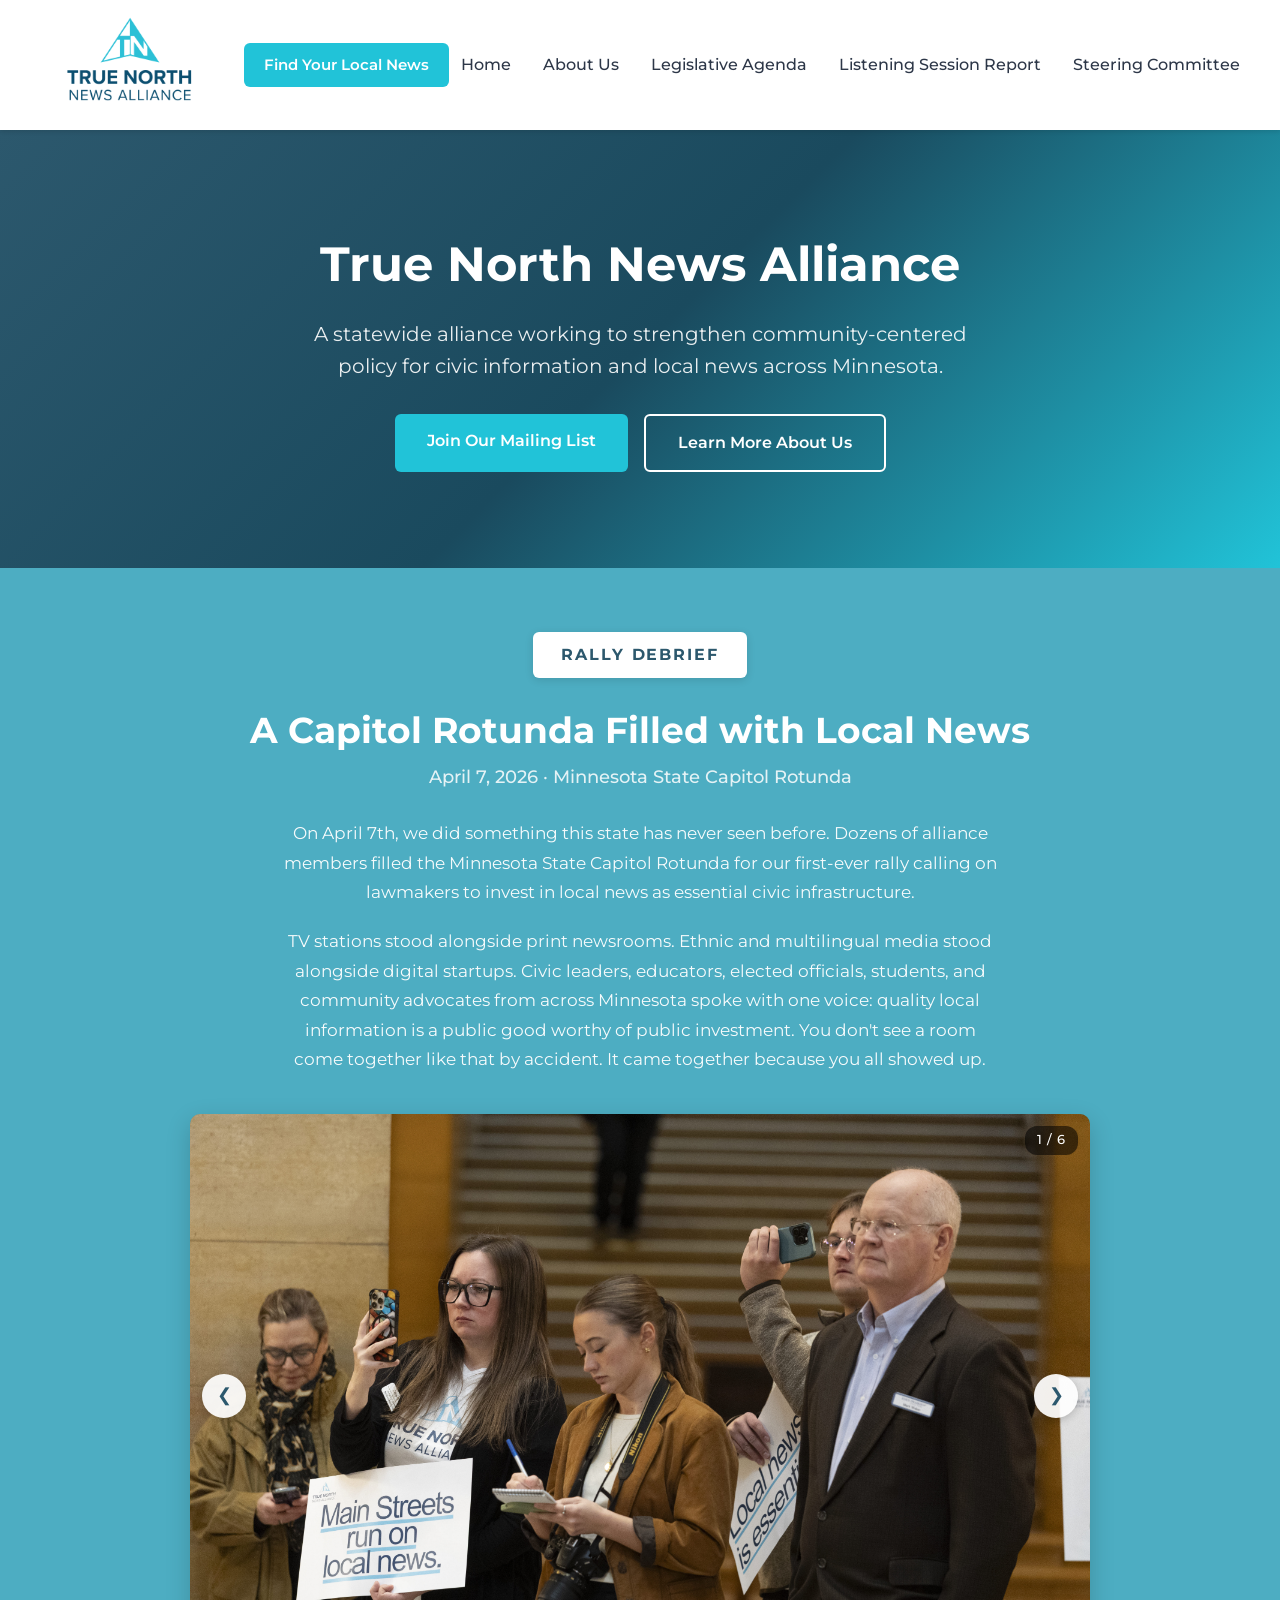
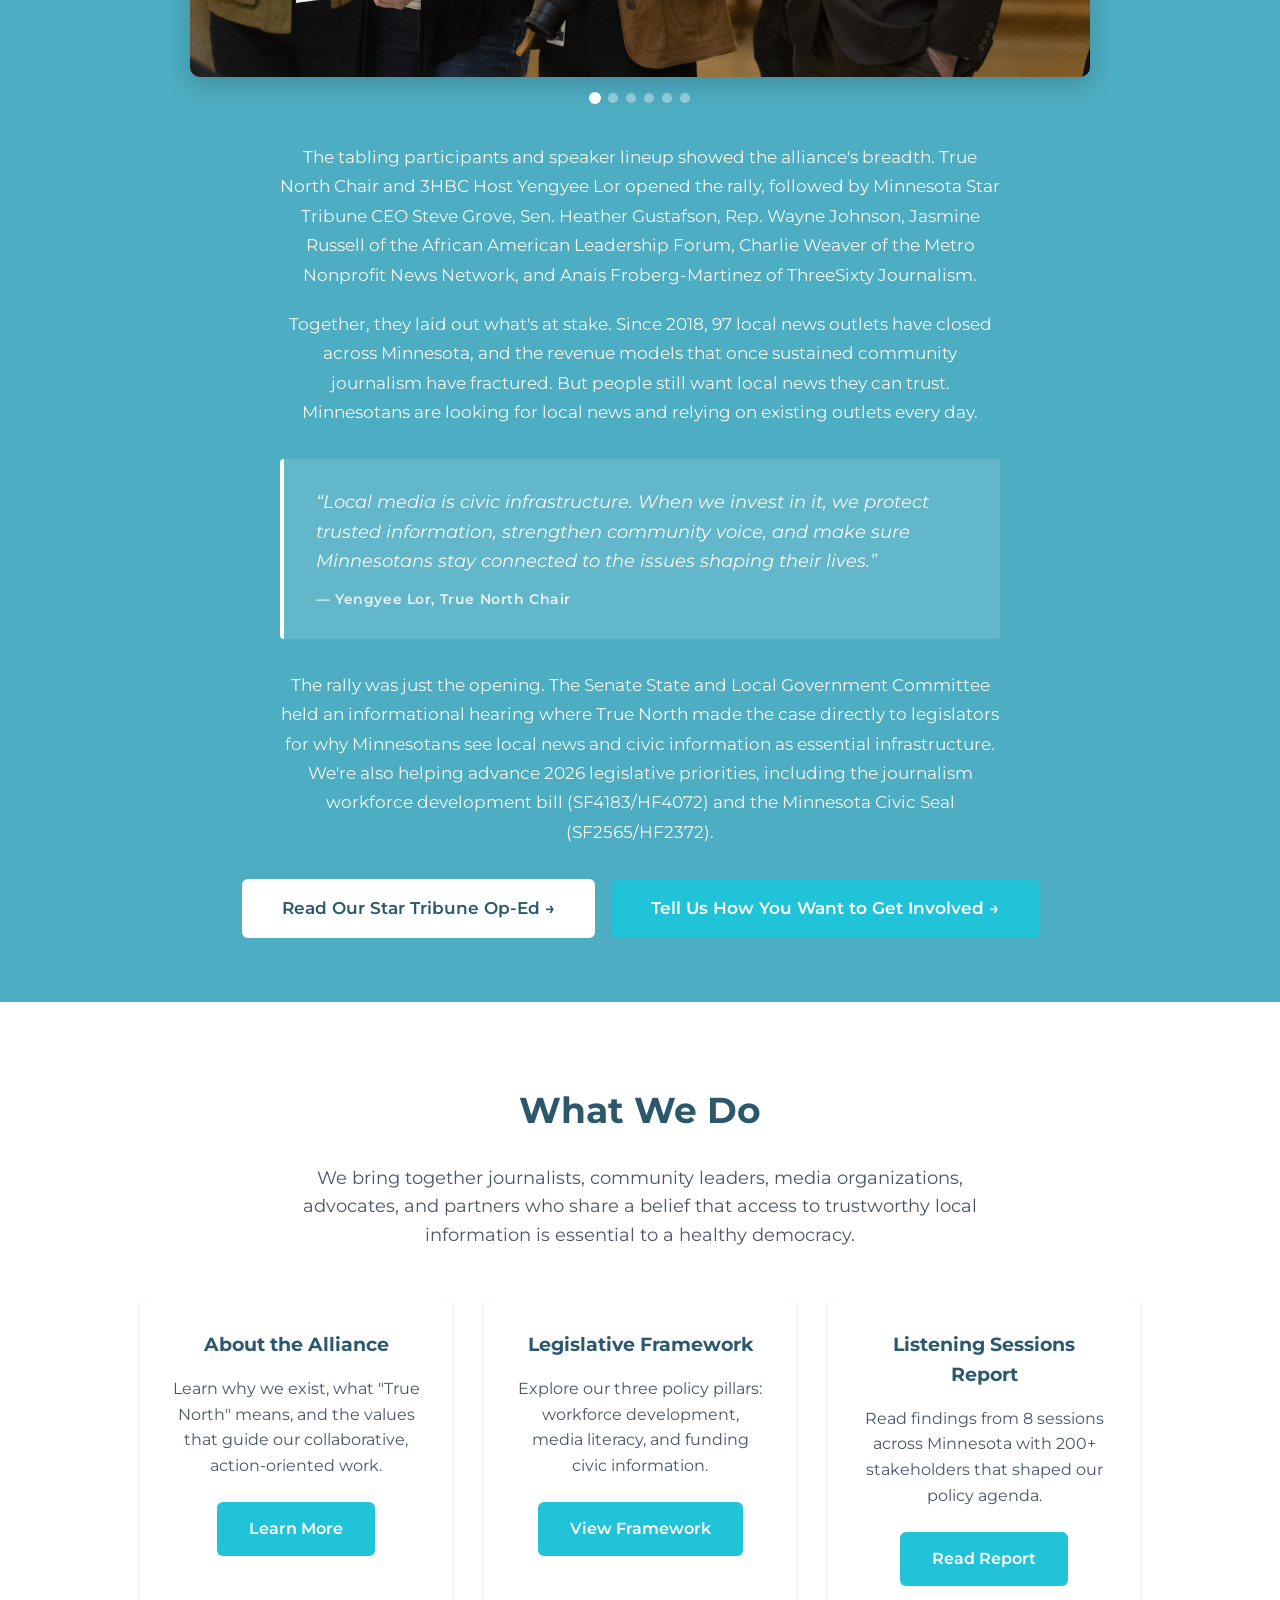
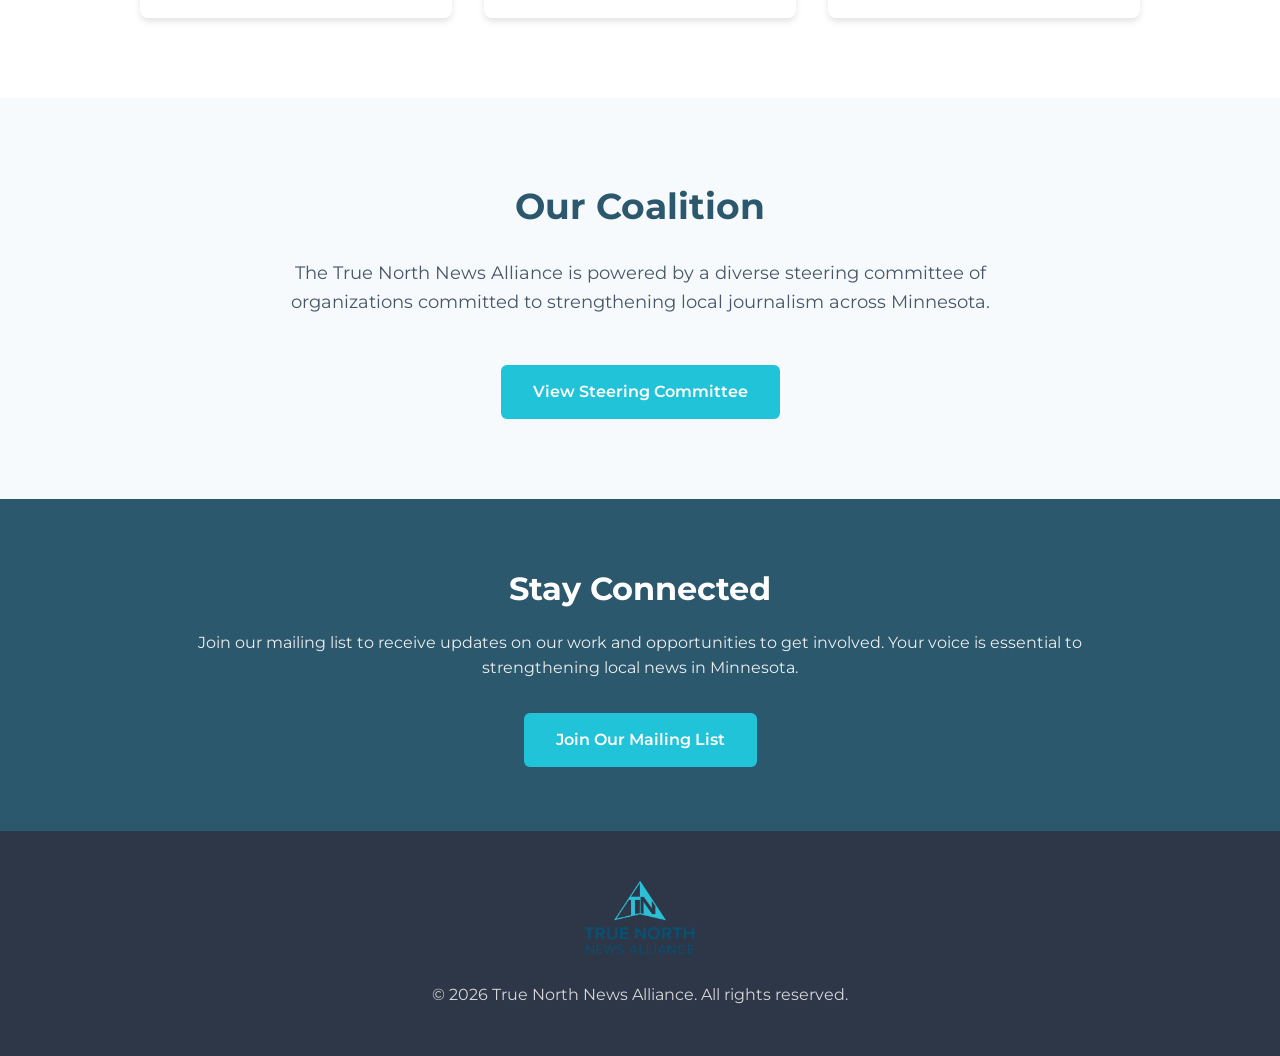
==== index.html @ ad03dbea "Move 'Find Your Local News' into a nav button on every page Replaces the homepage section with a but" ====
<!DOCTYPE html>
<html lang="en">
<head>
  <meta charset="UTF-8">
  <meta name="viewport" content="width=device-width, initial-scale=1.0">
  <title>True North News Alliance</title>
  <link rel="stylesheet" href="styles.css">
  <link rel="icon" type="image/png" href="/favicon.png">
</head>
<body>
  <!-- Navigation -->
  <nav>
    <div class="nav-container">
      <a href="index.html" class="logo">
        <img src="True North Logo.png" alt="True North News Alliance">
      </a>
      <a href="https://newsmap.umn.edu/news-outlets-tracked" target="_blank" class="btn btn-primary nav-find-news">Find Your Local News</a>
      <button class="mobile-menu-toggle" onclick="toggleMenu()">&#9776;</button>
      <ul class="nav-links" id="navLinks">
        <li><a href="index.html">Home</a></li>
        <li><a href="about.html">About Us</a></li>
        <li><a href="legislative-agenda.html">Legislative Agenda</a></li>
        <li><a href="listening-session.html">Listening Session Report</a></li>
        <li><a href="steering-committee.html">Steering Committee</a></li>
      </ul>
    </div>
  </nav>

  <!-- Hero Section -->
  <section class="hero">
    <h1>True North News Alliance</h1>
    <p>A statewide alliance working to strengthen community-centered policy for civic information and local news across Minnesota.</p>
    <div class="hero-buttons">
      <a href="mailto:kdrake@momentum-advocacy.com" class="btn btn-primary">Join Our Mailing List</a>
      <a href="about.html" class="btn btn-outline">Learn More About Us</a>
    </div>
  </section>

  <!-- Rally Debrief -->
  <section class="rally-section">
    <div class="container">
      <span class="rally-badge">Rally Debrief</span>
      <h2 class="rally-title">A Capitol Rotunda Filled with Local News</h2>
      <p class="rally-date">April 7, 2026 &middot; Minnesota State Capitol Rotunda</p>

      <p class="rally-description">On April 7th, we did something this state has never seen before. Dozens of alliance members filled the Minnesota State Capitol Rotunda for our first-ever rally calling on lawmakers to invest in local news as essential civic infrastructure.</p>

      <p class="rally-description">TV stations stood alongside print newsrooms. Ethnic and multilingual media stood alongside digital startups. Civic leaders, educators, elected officials, students, and community advocates from across Minnesota spoke with one voice: quality local information is a public good worthy of public investment. You don't see a room come together like that by accident. It came together because you all showed up.</p>

      <!-- Slideshow -->
      <div class="rally-slideshow" aria-roledescription="carousel" aria-label="Photos from the True North News Alliance Rally">
        <div class="slideshow-frame">
          <div class="slideshow-track" id="slideshowTrack">
            <!-- Slides are populated by JS from the rallyPhotos array below -->
          </div>

          <button class="slideshow-btn slideshow-prev" id="slidePrev" aria-label="Previous photo">&#10094;</button>
          <button class="slideshow-btn slideshow-next" id="slideNext" aria-label="Next photo">&#10095;</button>

          <div class="slideshow-counter" id="slideCounter" aria-live="polite">1 / 1</div>
        </div>

        <div class="slideshow-dots" id="slideDots" role="tablist"></div>
      </div>

      <p class="rally-description">The tabling participants and speaker lineup showed the alliance's breadth. True North Chair and 3HBC Host Yengyee Lor opened the rally, followed by Minnesota Star Tribune CEO Steve Grove, Sen. Heather Gustafson, Rep. Wayne Johnson, Jasmine Russell of the African American Leadership Forum, Charlie Weaver of the Metro Nonprofit News Network, and Anais Froberg-Martinez of ThreeSixty Journalism.</p>

      <p class="rally-description">Together, they laid out what's at stake. Since 2018, 97 local news outlets have closed across Minnesota, and the revenue models that once sustained community journalism have fractured. But people still want local news they can trust. Minnesotans are looking for local news and relying on existing outlets every day.</p>

      <blockquote class="rally-quote">
        <p>&ldquo;Local media is civic infrastructure. When we invest in it, we protect trusted information, strengthen community voice, and make sure Minnesotans stay connected to the issues shaping their lives.&rdquo;</p>
        <cite>&mdash; Yengyee Lor, True North Chair</cite>
      </blockquote>

      <p class="rally-description">The rally was just the opening. The Senate State and Local Government Committee held an informational hearing where True North made the case directly to legislators for why Minnesotans see local news and civic information as essential infrastructure. We're also helping advance 2026 legislative priorities, including the journalism workforce development bill (SF4183/HF4072) and the Minnesota Civic Seal (SF2565/HF2372).</p>

      <div class="rally-cta-row">
        <a href="https://www.startribune.com/media-trust-newsroom-payroll-tax-credit-bill/601659457" target="_blank" rel="noopener" class="btn btn-secondary rally-cta">Read Our Star Tribune Op-Ed &rarr;</a>
        <a href="mailto:kdrake@momentum-advocacy.com" class="btn btn-primary rally-cta">Tell Us How You Want to Get Involved &rarr;</a>
      </div>
    </div>
  </section>

  <script>
    // ===== Rally Slideshow =====
    // To add or remove photos, edit this array. File names should match
    // the images you place in the same folder as this HTML file (or use
    // a path like "images/photo1.jpg").
    const rallyPhotos = [
      { src: "rally-photos/2026-04-07_News Rally-36 (1).jpg", caption: "" },
      { src: "rally-photos/2026-04-07_News Rally-44 (1).jpg", caption: "" },
      { src: "rally-photos/2026-04-07_News Rally-11.jpg", caption: "" },
      { src: "rally-photos/2026-04-07_News Rally-45 (1).jpg", caption: "" },
      { src: "rally-photos/2026-04-07_News Rally-62 (1).jpg", caption: "" },
      { src: "rally-photos/2026-04-07_News Rally-106 (1).jpg", caption: "" },
    ];

    (function initSlideshow() {
      const track = document.getElementById("slideshowTrack");
      const dotsContainer = document.getElementById("slideDots");
      const counter = document.getElementById("slideCounter");
      const prevBtn = document.getElementById("slidePrev");
      const nextBtn = document.getElementById("slideNext");

      if (!track || rallyPhotos.length === 0) return;

      let currentIndex = 0;

      // Build slides
      rallyPhotos.forEach((photo, i) => {
        const slide = document.createElement("div");
        slide.className = "slideshow-slide";
        slide.innerHTML = `
          <img src="${photo.src}" alt="${photo.caption || 'True North News Alliance Rally photo ' + (i + 1)}" loading="lazy">
          ${photo.caption ? `<div class="slideshow-caption">${photo.caption}</div>` : ""}
        `;
        track.appendChild(slide);

        const dot = document.createElement("button");
        dot.className = "slideshow-dot";
        dot.setAttribute("aria-label", `Go to photo ${i + 1}`);
        dot.addEventListener("click", () => goTo(i));
        dotsContainer.appendChild(dot);
      });

      function update() {
        track.style.transform = `translateX(-${currentIndex * 100}%)`;
        counter.textContent = `${currentIndex + 1} / ${rallyPhotos.length}`;
        document.querySelectorAll(".slideshow-dot").forEach((d, i) => {
          d.classList.toggle("active", i === currentIndex);
        });
      }

      function goTo(i) {
        currentIndex = (i + rallyPhotos.length) % rallyPhotos.length;
        update();
      }

      prevBtn.addEventListener("click", () => goTo(currentIndex - 1));
      nextBtn.addEventListener("click", () => goTo(currentIndex + 1));

      // Keyboard navigation
      document.querySelector(".rally-slideshow").addEventListener("keydown", (e) => {
        if (e.key === "ArrowLeft") goTo(currentIndex - 1);
        if (e.key === "ArrowRight") goTo(currentIndex + 1);
      });

      // Hide nav controls if only one photo
      if (rallyPhotos.length <= 1) {
        prevBtn.style.display = "none";
        nextBtn.style.display = "none";
        dotsContainer.style.display = "none";
        counter.style.display = "none";
      }

      update();
    })();
  </script>

  <!-- Quick Links Section -->
  <section class="section">
    <div class="container">
      <h2 class="section-title">What We Do</h2>
      <p class="section-subtitle">We bring together journalists, community leaders, media organizations, advocates, and partners who share a belief that access to trustworthy local information is essential to a healthy democracy.</p>

      <div class="card-grid">
        <div class="card">
          <h3>About the Alliance</h3>
          <p>Learn why we exist, what "True North" means, and the values that guide our collaborative, action-oriented work.</p>
          <a href="about.html" class="btn btn-primary">Learn More</a>
        </div>
        <div class="card">
          <h3>Legislative Framework</h3>
          <p>Explore our three policy pillars: workforce development, media literacy, and funding civic information.</p>
          <a href="legislative-agenda.html" class="btn btn-primary">View Framework</a>
        </div>
        <div class="card">
          <h3>Listening Sessions Report</h3>
          <p>Read findings from 8 sessions across Minnesota with 200+ stakeholders that shaped our policy agenda.</p>
          <a href="listening-session.html" class="btn btn-primary">Read Report</a>
        </div>
      </div>
    </div>
  </section>

  <!-- Steering Committee Preview -->
  <section class="section section-light">
    <div class="container">
      <h2 class="section-title">Our Coalition</h2>
      <p class="section-subtitle">The True North News Alliance is powered by a diverse steering committee of organizations committed to strengthening local journalism across Minnesota.</p>
      <div style="text-align: center;">
        <a href="steering-committee.html" class="btn btn-primary">View Steering Committee</a>
      </div>
    </div>
  </section>

  <!-- CTA Section -->
  <section class="cta-section">
    <div class="container">
      <h2>Stay Connected</h2>
      <p>Join our mailing list to receive updates on our work and opportunities to get involved. Your voice is essential to strengthening local news in Minnesota.</p>
      <a href="mailto:kdrake@momentum-advocacy.com" class="btn btn-primary">Join Our Mailing List</a>
    </div>
  </section>

  <!-- Footer -->
  <footer>
    <div class="logo">
      <img src="True North Logo.png" alt="True North News Alliance">
    </div>
    <p>&copy; 2026 True North News Alliance. All rights reserved.</p>
  </footer>
</body>
</html>
---- styles.css ----
/* True North News Alliance - Styles */
@import url('https://fonts.googleapis.com/css2?family=Montserrat:wght@400;500;600;700&display=swap');

* {
  margin: 0;
  padding: 0;
  box-sizing: border-box;
}

:root {
  --primary-dark: #2c586d;
  --primary-blue: #2c586d;
  --accent-blue: #21c3d8;
  --light-blue: #e8f9fb;
  --text-dark: #2d3748;
  --text-gray: #4a5568;
  --white: #ffffff;
  --light-gray: #f7fafc;
}

body {
  font-family: 'Montserrat', 'Segoe UI', Tahoma, Geneva, Verdana, sans-serif;
  line-height: 1.6;
  color: var(--text-dark);
}

/* Navigation */
nav {
  background: var(--white);
  padding: 1rem 2rem;
  box-shadow: 0 2px 4px rgba(0,0,0,0.1);
  position: sticky;
  top: 0;
  z-index: 100;
}

.nav-container {
  max-width: 1200px;
  margin: 0 auto;
  display: flex;
  justify-content: space-between;
  align-items: center;
}

.logo img {
  height: 90px;
  width: auto;
}

.nav-links {
  display: flex;
  list-style: none;
  gap: 2rem;
}

.nav-links a {
  text-decoration: none;
  color: var(--text-dark);
  font-weight: 500;
  transition: color 0.3s;
}

.nav-links a:hover {
  color: var(--accent-blue);
}

/* Find Your Local News button (nav) */
.nav-container .nav-find-news {
  margin-left: 1.5rem;
  margin-right: auto;
  padding: 0.6rem 1.25rem;
  font-size: 0.95rem;
  white-space: nowrap;
}

/* Tighten nav spacing on mid-size screens so links don't wrap next to the button */
@media (min-width: 769px) and (max-width: 1180px) {
  .logo img {
    height: 70px;
  }

  .nav-links {
    gap: 1rem;
  }

  .nav-links a {
    font-size: 0.9rem;
  }

  .nav-container .nav-find-news {
    margin-left: 0.75rem;
    padding: 0.5rem 1rem;
    font-size: 0.85rem;
  }
}

/* Mobile menu */
.mobile-menu-toggle {
  display: none;
  background: none;
  border: none;
  font-size: 1.5rem;
  cursor: pointer;
}

/* Hero Section */
.hero {
  background: linear-gradient(135deg, var(--primary-dark) 0%, #1a4a5e 50%, var(--accent-blue) 100%);
  color: var(--white);
  padding: 6rem 2rem;
  text-align: center;
}

.hero h1 {
  font-size: 3rem;
  margin-bottom: 1rem;
  font-weight: 700;
}

.hero p {
  font-size: 1.25rem;
  max-width: 700px;
  margin: 0 auto 2rem;
  opacity: 0.9;
}

/* Buttons */
.btn {
  display: inline-block;
  padding: 0.875rem 2rem;
  border-radius: 6px;
  text-decoration: none;
  font-weight: 600;
  transition: all 0.3s;
  cursor: pointer;
  border: none;
  font-size: 1rem;
}

.btn-primary {
  background: var(--accent-blue);
  color: var(--white);
}

.btn-primary:hover {
  background: #1ba8bb;
  transform: translateY(-2px);
}

.btn-secondary {
  background: var(--white);
  color: var(--primary-dark);
}

.btn-secondary:hover {
  background: var(--light-gray);
  transform: translateY(-2px);
}

.btn-outline {
  background: transparent;
  color: var(--white);
  border: 2px solid var(--white);
}

.btn-outline:hover {
  background: var(--white);
  color: var(--primary-dark);
}

/* Hero buttons */
.hero-buttons {
  display: flex;
  gap: 1rem;
  justify-content: center;
  flex-wrap: wrap;
}

/* Sections */
.section {
  padding: 5rem 2rem;
}

.section-light {
  background: var(--light-gray);
}

.section-blue {
  background: var(--light-blue);
}

.container {
  max-width: 1000px;
  margin: 0 auto;
}

.section-title {
  font-size: 2.25rem;
  color: var(--primary-dark);
  margin-bottom: 1.5rem;
  text-align: center;
}

.section-subtitle {
  font-size: 1.125rem;
  color: var(--text-gray);
  text-align: center;
  max-width: 700px;
  margin: 0 auto 3rem;
}

/* Cards */
.card-grid {
  display: grid;
  grid-template-columns: repeat(auto-fit, minmax(280px, 1fr));
  gap: 2rem;
  margin-top: 2rem;
}

.card {
  background: var(--white);
  padding: 2rem;
  border-radius: 8px;
  box-shadow: 0 4px 6px rgba(0,0,0,0.1);
  text-align: center;
  transition: transform 0.3s;
}

.card:hover {
  transform: translateY(-4px);
}

.card h3 {
  color: var(--primary-dark);
  margin-bottom: 1rem;
}

.card p {
  color: var(--text-gray);
  margin-bottom: 1.5rem;
}

/* Page Header */
.page-header {
  background: linear-gradient(135deg, var(--primary-dark) 0%, #1a4a5e 50%, var(--accent-blue) 100%);
  color: var(--white);
  padding: 4rem 2rem;
  text-align: center;
}

.page-header h1 {
  font-size: 2.5rem;
  font-weight: 700;
}

/* Content */
.content {
  padding: 4rem 2rem;
}

.content h2 {
  color: var(--primary-dark);
  margin-bottom: 1rem;
  margin-top: 2.5rem;
}

.content h2:first-child {
  margin-top: 0;
}

.content h3 {
  color: var(--primary-dark);
  margin-bottom: 0.5rem;
  margin-top: 1.5rem;
}

.content p {
  margin-bottom: 1rem;
  color: var(--text-gray);
}

.content ul {
  margin-left: 1.5rem;
  margin-bottom: 1.5rem;
}

.content li {
  margin-bottom: 0.5rem;
  color: var(--text-gray);
}

/* Stats row for listening session */
.stats-row {
  display: flex;
  justify-content: center;
  gap: 3rem;
  flex-wrap: wrap;
  margin: 2rem 0;
}

.stat-item {
  text-align: center;
}

.stat-number {
  font-size: 2.5rem;
  font-weight: 700;
  color: var(--accent-blue);
  display: block;
}

.stat-label {
  font-size: 0.9rem;
  color: var(--text-gray);
  font-weight: 500;
}

/* PDF download button */
.pdf-download {
  background: var(--light-blue);
  border: 2px solid var(--accent-blue);
  border-radius: 8px;
  padding: 1.5rem 2rem;
  text-align: center;
  margin: 2rem 0;
}

.pdf-download p {
  color: var(--primary-dark);
  font-weight: 500;
  margin-bottom: 1rem;
}

/* Values grid */
.values-grid {
  display: grid;
  grid-template-columns: repeat(auto-fit, minmax(280px, 1fr));
  gap: 1.5rem;
  margin-top: 1.5rem;
}

.value-card {
  background: var(--light-gray);
  padding: 1.5rem;
  border-radius: 8px;
  border-left: 4px solid var(--accent-blue);
}

.value-card h3 {
  color: var(--primary-dark);
  margin-bottom: 0.5rem;
  margin-top: 0;
}

.value-card p {
  font-size: 0.95rem;
  margin-bottom: 0;
}

/* Steering Committee List */
.org-list {
  display: grid;
  grid-template-columns: repeat(auto-fit, minmax(250px, 1fr));
  gap: 1rem;
  list-style: none;
  margin: 0;
  padding: 0;
}

.org-list li {
  background: var(--white);
  padding: 1.25rem 1.5rem;
  border-radius: 6px;
  box-shadow: 0 2px 4px rgba(0,0,0,0.08);
  color: var(--text-dark);
  font-weight: 500;
  border-left: 4px solid var(--accent-blue);
}

/* CTA Section */
.cta-section {
  background: var(--primary-dark);
  color: var(--white);
  padding: 4rem 2rem;
  text-align: center;
}

.cta-section h2 {
  font-size: 2rem;
  margin-bottom: 1rem;
}

.cta-section p {
  opacity: 0.9;
  margin-bottom: 2rem;
}

/* Footer */
footer {
  background: var(--text-dark);
  color: var(--white);
  padding: 3rem 2rem;
  text-align: center;
}

footer p {
  opacity: 0.8;
}

footer .logo img {
  height: 80px;
  margin-bottom: 1rem;
}

/* Find News Section */
.find-news-section {
  background: var(--light-blue);
  padding: 4rem 2rem;
  text-align: center;
}

.find-news-section h2 {
  color: var(--primary-dark);
  margin-bottom: 1rem;
}

.find-news-section p {
  color: var(--text-gray);
  margin-bottom: 2rem;
}

/* Policy pillars for legislative page */
.pillar {
  background: var(--light-gray);
  border-radius: 8px;
  padding: 2rem;
  margin-bottom: 2rem;
  border-left: 4px solid var(--accent-blue);
}

.pillar h3 {
  color: var(--primary-dark);
  margin-top: 0;
  margin-bottom: 0.75rem;
  font-size: 1.25rem;
}

.pillar p {
  margin-bottom: 0.75rem;
}

.pillar ul {
  margin-left: 1.5rem;
}

.pillar li {
  margin-bottom: 0.4rem;
}

/* Feedback table for listening session */
.feedback-table {
  width: 100%;
  border-collapse: collapse;
  margin: 2rem 0;
}

.feedback-table th,
.feedback-table td {
  padding: 1rem;
  text-align: left;
  border-bottom: 1px solid #e2e8f0;
  vertical-align: top;
}

.feedback-table th {
  background: var(--primary-dark);
  color: var(--white);
  font-weight: 600;
}

.feedback-table tr:nth-child(even) {
  background: var(--light-gray);
}

.feedback-table td {
  color: var(--text-gray);
}

/* Rally Announcement Section */
.rally-section {
  background: #4dadc2;
  color: var(--white);
  padding: 4rem 2rem;
  text-align: center;
  position: relative;
  overflow: hidden;
}

.rally-section .container {
  position: relative;
  z-index: 1;
}

.rally-badge {
  display: inline-block;
  background: var(--white);
  color: var(--primary-dark);
  font-size: 1rem;
  font-weight: 700;
  letter-spacing: 0.12em;
  text-transform: uppercase;
  padding: 10px 28px;
  border-radius: 6px;
  margin-bottom: 1.5rem;
  box-shadow: 0 2px 8px rgba(0,0,0,0.12);
}

.rally-title {
  font-size: 2.25rem;
  font-weight: 700;
  margin-bottom: 0.25rem;
  color: var(--white);
}

.rally-date {
  font-size: 1.1rem;
  opacity: 0.85;
  font-weight: 500;
  margin-bottom: 1.75rem;
}

.rally-description {
  font-size: 1.05rem;
  line-height: 1.75;
  max-width: 720px;
  margin: 0 auto 1.25rem;
  opacity: 0.95;
}

.rally-schedule {
  display: grid;
  grid-template-columns: repeat(auto-fit, minmax(220px, 1fr));
  gap: 1rem;
  margin-bottom: 2rem;
  margin-top: 2rem;
  max-width: 800px;
  margin-left: auto;
  margin-right: auto;
}

.rally-event {
  background: rgba(255,255,255,0.15);
  border: 1px solid rgba(255,255,255,0.25);
  border-radius: 8px;
  padding: 1.25rem;
  text-align: left;
}

.rally-time {
  display: block;
  font-size: 0.75rem;
  text-transform: uppercase;
  letter-spacing: 0.08em;
  opacity: 0.7;
  margin-bottom: 0.35rem;
}

.rally-event-name {
  display: block;
  font-weight: 600;
  font-size: 1rem;
}

.rally-event-detail {
  display: block;
  font-size: 0.85rem;
  opacity: 0.75;
  margin-top: 0.25rem;
}

.rally-pillars {
  font-size: 0.95rem;
  line-height: 1.7;
  max-width: 700px;
  margin: 0 auto 2rem;
  opacity: 0.85;
}

.rally-cta {
  font-size: 1.05rem;
  padding: 1rem 2.5rem;
}

/* Rally Slideshow */
.rally-slideshow {
  margin: 2.5rem auto 2.5rem;
  max-width: 900px;
}

.slideshow-frame {
  position: relative;
  background: rgba(0, 0, 0, 0.15);
  border-radius: 10px;
  overflow: hidden;
  box-shadow: 0 8px 24px rgba(0, 0, 0, 0.18);
  aspect-ratio: 16 / 10;
}

.slideshow-track {
  display: flex;
  width: 100%;
  height: 100%;
  transition: transform 0.5s ease;
}

.slideshow-slide {
  flex: 0 0 100%;
  position: relative;
  width: 100%;
  height: 100%;
  display: flex;
  align-items: center;
  justify-content: center;
  background: rgba(0, 0, 0, 0.25);
}

.slideshow-slide img {
  width: 100%;
  height: 100%;
  object-fit: cover;
  display: block;
}

.slideshow-caption {
  position: absolute;
  bottom: 0;
  left: 0;
  right: 0;
  background: linear-gradient(to top, rgba(0,0,0,0.75), rgba(0,0,0,0));
  color: var(--white);
  padding: 2rem 1.5rem 1rem;
  font-size: 0.95rem;
  text-align: left;
}

.slideshow-btn {
  position: absolute;
  top: 50%;
  transform: translateY(-50%);
  background: rgba(255, 255, 255, 0.92);
  color: var(--primary-dark);
  border: none;
  width: 44px;
  height: 44px;
  border-radius: 50%;
  font-size: 1.1rem;
  cursor: pointer;
  display: flex;
  align-items: center;
  justify-content: center;
  transition: all 0.2s;
  box-shadow: 0 2px 8px rgba(0, 0, 0, 0.2);
  z-index: 2;
}

.slideshow-btn:hover {
  background: var(--white);
  transform: translateY(-50%) scale(1.06);
}

.slideshow-prev {
  left: 12px;
}

.slideshow-next {
  right: 12px;
}

.slideshow-counter {
  position: absolute;
  top: 12px;
  right: 12px;
  background: rgba(0, 0, 0, 0.55);
  color: var(--white);
  padding: 4px 12px;
  border-radius: 12px;
  font-size: 0.8rem;
  font-weight: 500;
  letter-spacing: 0.05em;
  z-index: 2;
}

.slideshow-dots {
  display: flex;
  justify-content: center;
  gap: 8px;
  margin-top: 1rem;
}

.slideshow-dot {
  width: 10px;
  height: 10px;
  border-radius: 50%;
  border: none;
  background: rgba(255, 255, 255, 0.4);
  cursor: pointer;
  padding: 0;
  transition: background 0.2s, transform 0.2s;
}

.slideshow-dot:hover {
  background: rgba(255, 255, 255, 0.7);
}

.slideshow-dot.active {
  background: var(--white);
  transform: scale(1.2);
}

/* Rally pull-quote */
.rally-quote {
  max-width: 720px;
  margin: 2rem auto;
  padding: 1.75rem 2rem;
  background: rgba(255, 255, 255, 0.12);
  border-left: 4px solid var(--white);
  border-radius: 4px;
  text-align: left;
}

.rally-quote p {
  font-size: 1.15rem;
  line-height: 1.6;
  font-style: italic;
  margin-bottom: 0.75rem;
  color: var(--white);
  opacity: 0.98;
}

.rally-quote cite {
  display: block;
  font-size: 0.9rem;
  font-style: normal;
  font-weight: 600;
  letter-spacing: 0.04em;
  opacity: 0.85;
}

/* Rally CTA row */
.rally-cta-row {
  display: flex;
  gap: 1rem;
  justify-content: center;
  flex-wrap: wrap;
  margin-top: 2rem;
}

/* Responsive */
@media (max-width: 768px) {
  .nav-links {
    display: none;
    position: absolute;
    top: 100%;
    left: 0;
    right: 0;
    background: var(--white);
    flex-direction: column;
    padding: 1rem 2rem;
    gap: 1rem;
    box-shadow: 0 4px 6px rgba(0,0,0,0.1);
  }

  .nav-links.active {
    display: flex;
  }

  .mobile-menu-toggle {
    display: block;
  }

  .hero h1 {
    font-size: 2rem;
  }

  .hero p {
    font-size: 1rem;
  }

  .section-title {
    font-size: 1.75rem;
  }

  .hero-buttons {
    flex-direction: column;
    align-items: center;
  }

  .logo img {
    height: 70px;
  }

  .nav-container .nav-find-news {
    margin-left: 0.75rem;
    padding: 0.5rem 0.9rem;
    font-size: 0.85rem;
  }

  .stats-row {
    gap: 1.5rem;
  }

  .feedback-table {
    font-size: 0.85rem;
  }

  .feedback-table th,
  .feedback-table td {
    padding: 0.5rem;
  }

  .rally-title {
    font-size: 1.75rem;
  }

  .rally-schedule {
    grid-template-columns: 1fr;
  }

  .slideshow-btn {
    width: 36px;
    height: 36px;
    font-size: 0.9rem;
  }

  .slideshow-prev {
    left: 6px;
  }

  .slideshow-next {
    right: 6px;
  }

  .rally-quote {
    padding: 1.25rem 1.5rem;
  }

  .rally-quote p {
    font-size: 1.05rem;
  }

  .rally-cta-row {
    flex-direction: column;
    align-items: center;
  }
}
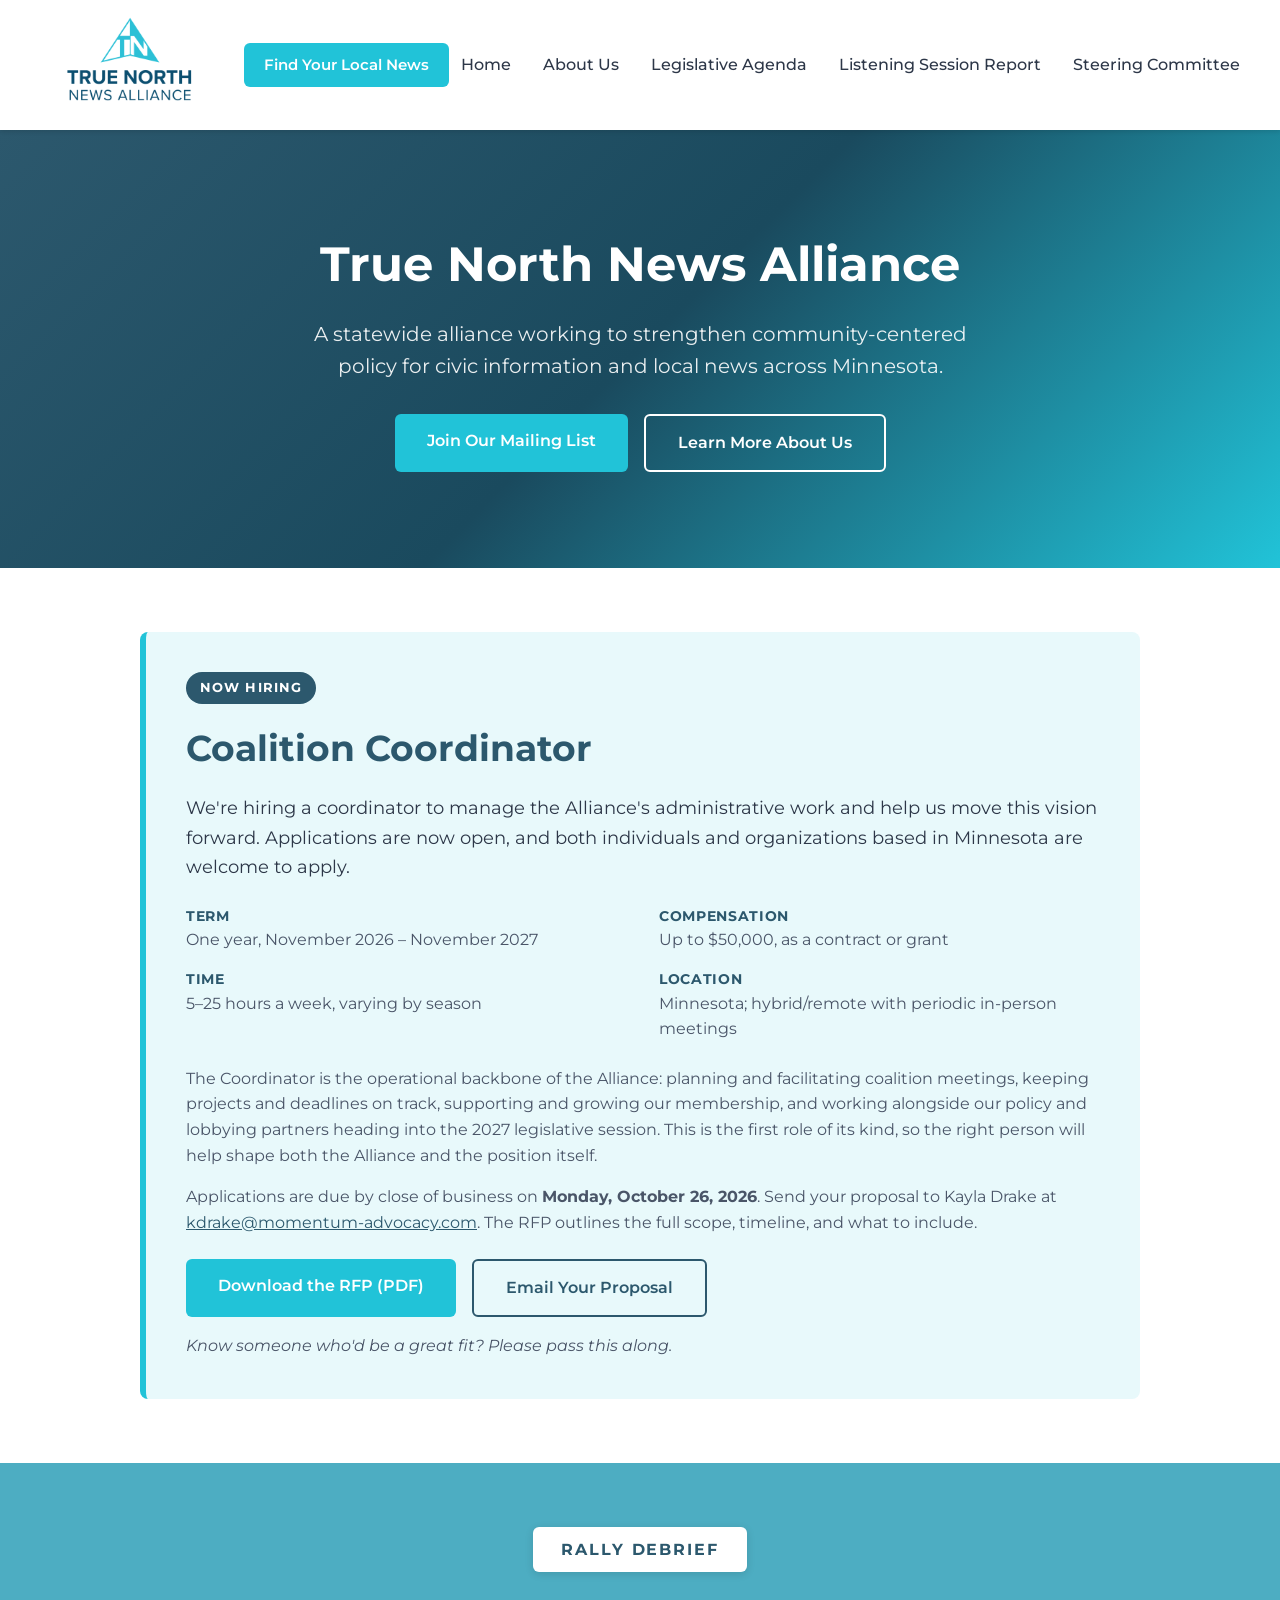
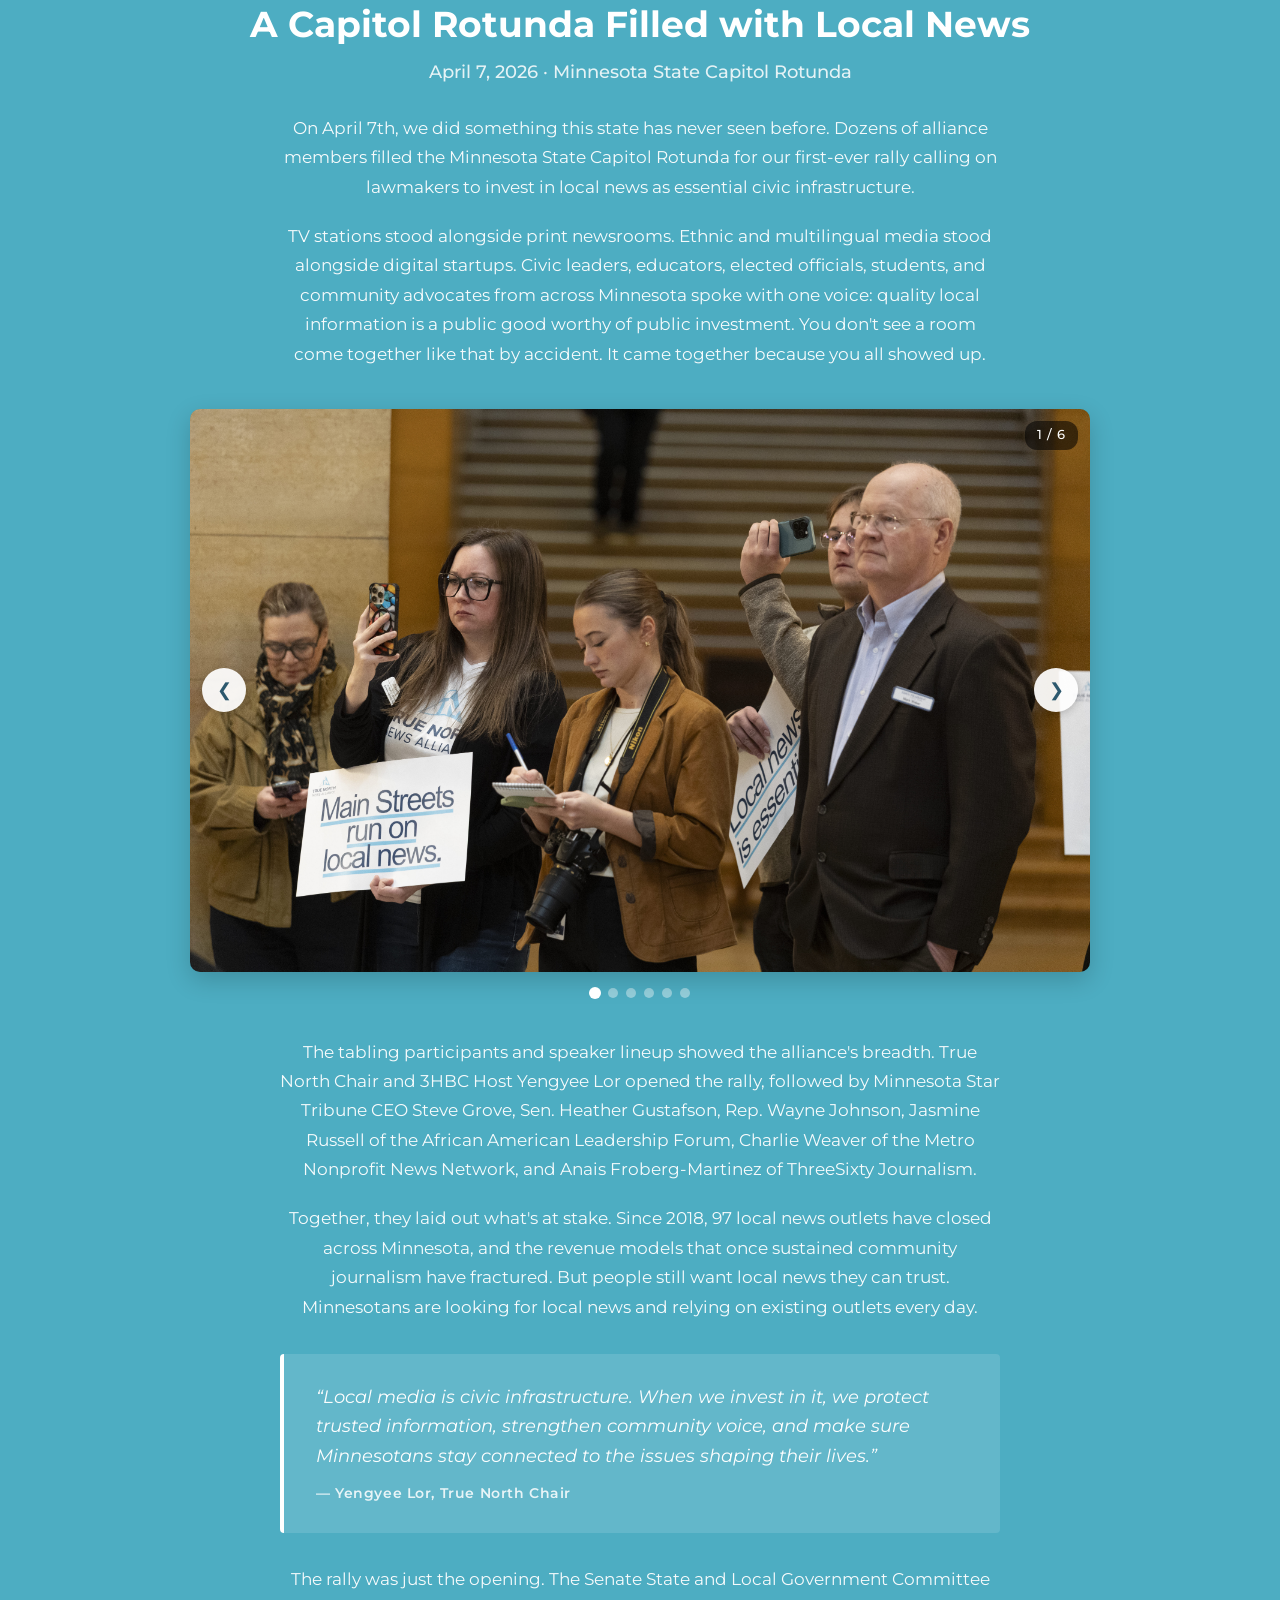
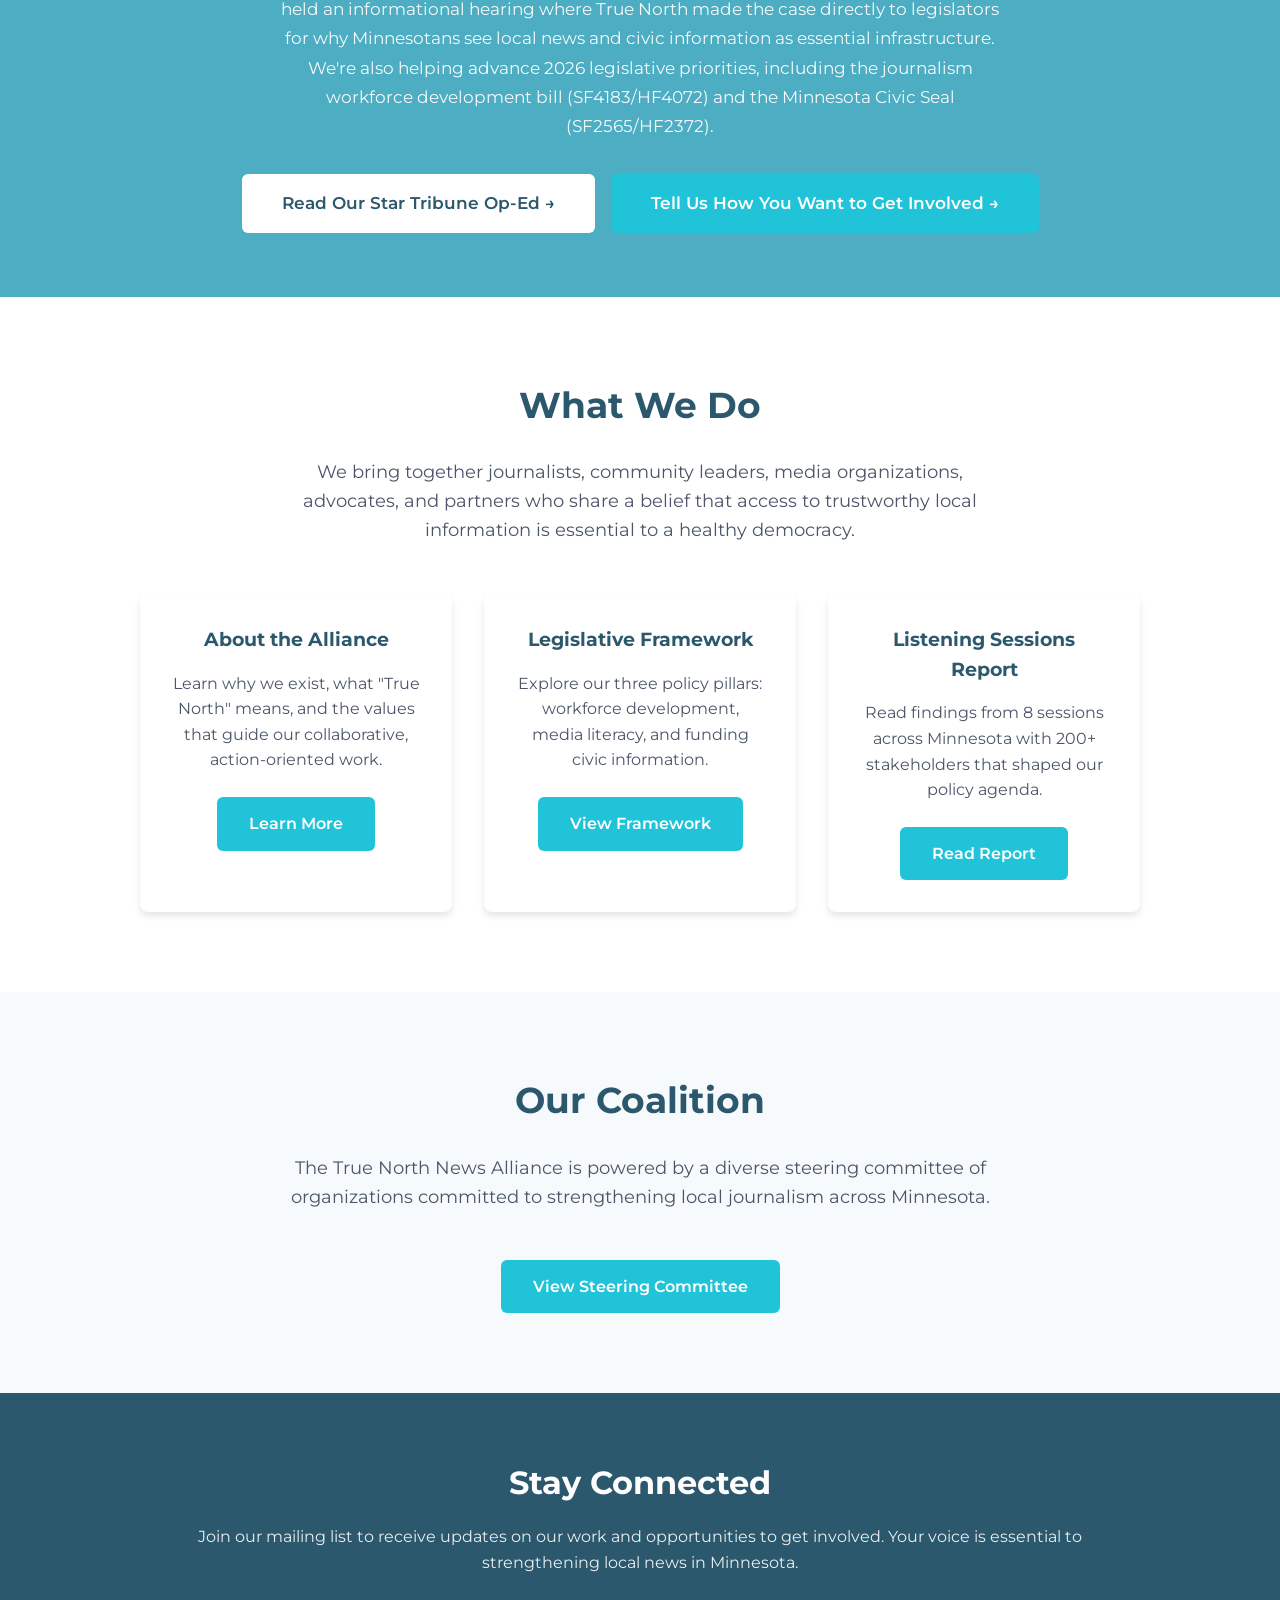
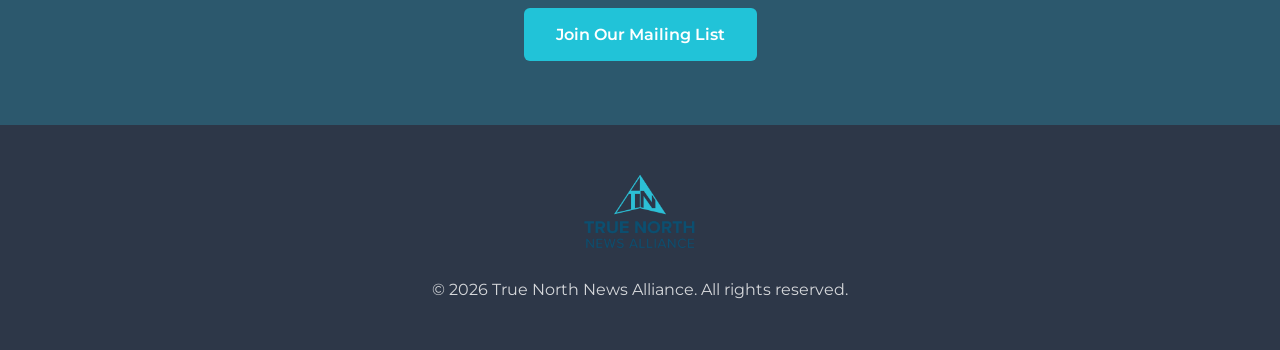
==== commit 9333eed0: "Add Coalition Coordinator job posting to homepage Adds a hiring section between the hero and the ral" ====
--- a/index.html
+++ b/index.html
@@ -36,6 +36,35 @@
     </div>
   </section>
 
+  <!-- Job Posting: Coalition Coordinator -->
+  <section class="section job-posting">
+    <div class="container">
+      <div class="job-card">
+        <span class="job-badge">Now Hiring</span>
+        <h2 class="job-title">Coalition Coordinator</h2>
+        <p class="job-lead">We're hiring a coordinator to manage the Alliance's administrative work and help us move this vision forward. Applications are now open, and both individuals and organizations based in Minnesota are welcome to apply.</p>
+
+        <ul class="job-details">
+          <li><strong>Term</strong>One year, November 2026 &ndash; November 2027</li>
+          <li><strong>Compensation</strong>Up to $50,000, as a contract or grant</li>
+          <li><strong>Time</strong>5&ndash;25 hours a week, varying by season</li>
+          <li><strong>Location</strong>Minnesota; hybrid/remote with periodic in-person meetings</li>
+        </ul>
+
+        <p class="job-description">The Coordinator is the operational backbone of the Alliance: planning and facilitating coalition meetings, keeping projects and deadlines on track, supporting and growing our membership, and working alongside our policy and lobbying partners heading into the 2027 legislative session. This is the first role of its kind, so the right person will help shape both the Alliance and the position itself.</p>
+
+        <p class="job-deadline">Applications are due by close of business on <strong>Monday, October 26, 2026</strong>. Send your proposal to Kayla Drake at <a href="mailto:kdrake@momentum-advocacy.com">kdrake@momentum-advocacy.com</a>. The RFP outlines the full scope, timeline, and what to include.</p>
+
+        <div class="job-buttons">
+          <a href="True North News Alliance Coordinator RFP.pdf" download class="btn btn-primary">Download the RFP (PDF)</a>
+          <a href="mailto:kdrake@momentum-advocacy.com?subject=True%20North%20Coalition%20Coordinator%20Proposal" class="btn btn-job-outline">Email Your Proposal</a>
+        </div>
+
+        <p class="job-share">Know someone who'd be a great fit? Please pass this along.</p>
+      </div>
+    </div>
+  </section>
+
   <!-- Rally Debrief -->
   <section class="rally-section">
     <div class="container">
--- a/styles.css
+++ b/styles.css
@@ -393,6 +393,111 @@
 .cta-section p {
   opacity: 0.9;
   margin-bottom: 2rem;
+}
+
+/* Job Posting */
+.job-posting {
+  padding: 4rem 2rem;
+}
+
+.job-card {
+  background: var(--light-blue);
+  border-left: 6px solid var(--accent-blue);
+  border-radius: 8px;
+  padding: 2.5rem;
+}
+
+.job-badge {
+  display: inline-block;
+  background: var(--primary-dark);
+  color: var(--white);
+  font-size: 0.8rem;
+  font-weight: 700;
+  letter-spacing: 0.08em;
+  text-transform: uppercase;
+  padding: 0.35rem 0.9rem;
+  border-radius: 999px;
+  margin-bottom: 1rem;
+}
+
+.job-title {
+  font-size: 2.25rem;
+  color: var(--primary-dark);
+  margin-bottom: 1rem;
+}
+
+.job-lead {
+  font-size: 1.15rem;
+  color: var(--text-dark);
+  margin-bottom: 1.5rem;
+}
+
+.job-details {
+  list-style: none;
+  display: grid;
+  grid-template-columns: repeat(2, 1fr);
+  gap: 1rem 2rem;
+  margin-bottom: 1.5rem;
+  padding: 0;
+}
+
+.job-details li {
+  color: var(--text-gray);
+}
+
+.job-details strong {
+  display: block;
+  color: var(--primary-dark);
+  font-size: 0.85rem;
+  text-transform: uppercase;
+  letter-spacing: 0.05em;
+}
+
+.job-description,
+.job-deadline {
+  color: var(--text-gray);
+  margin-bottom: 1rem;
+}
+
+.job-deadline a {
+  color: var(--primary-dark);
+}
+
+.job-buttons {
+  display: flex;
+  flex-wrap: wrap;
+  gap: 1rem;
+  margin: 1.5rem 0 1rem;
+}
+
+.btn-job-outline {
+  background: transparent;
+  color: var(--primary-dark);
+  border: 2px solid var(--primary-dark);
+}
+
+.btn-job-outline:hover {
+  background: var(--primary-dark);
+  color: var(--white);
+}
+
+.job-share {
+  font-style: italic;
+  color: var(--text-gray);
+}
+
+@media (max-width: 768px) {
+  .job-card {
+    padding: 1.75rem 1.25rem;
+  }
+
+  .job-title {
+    font-size: 1.75rem;
+  }
+
+  .job-details {
+    grid-template-columns: 1fr;
+  }
 }
 
 /* Footer */
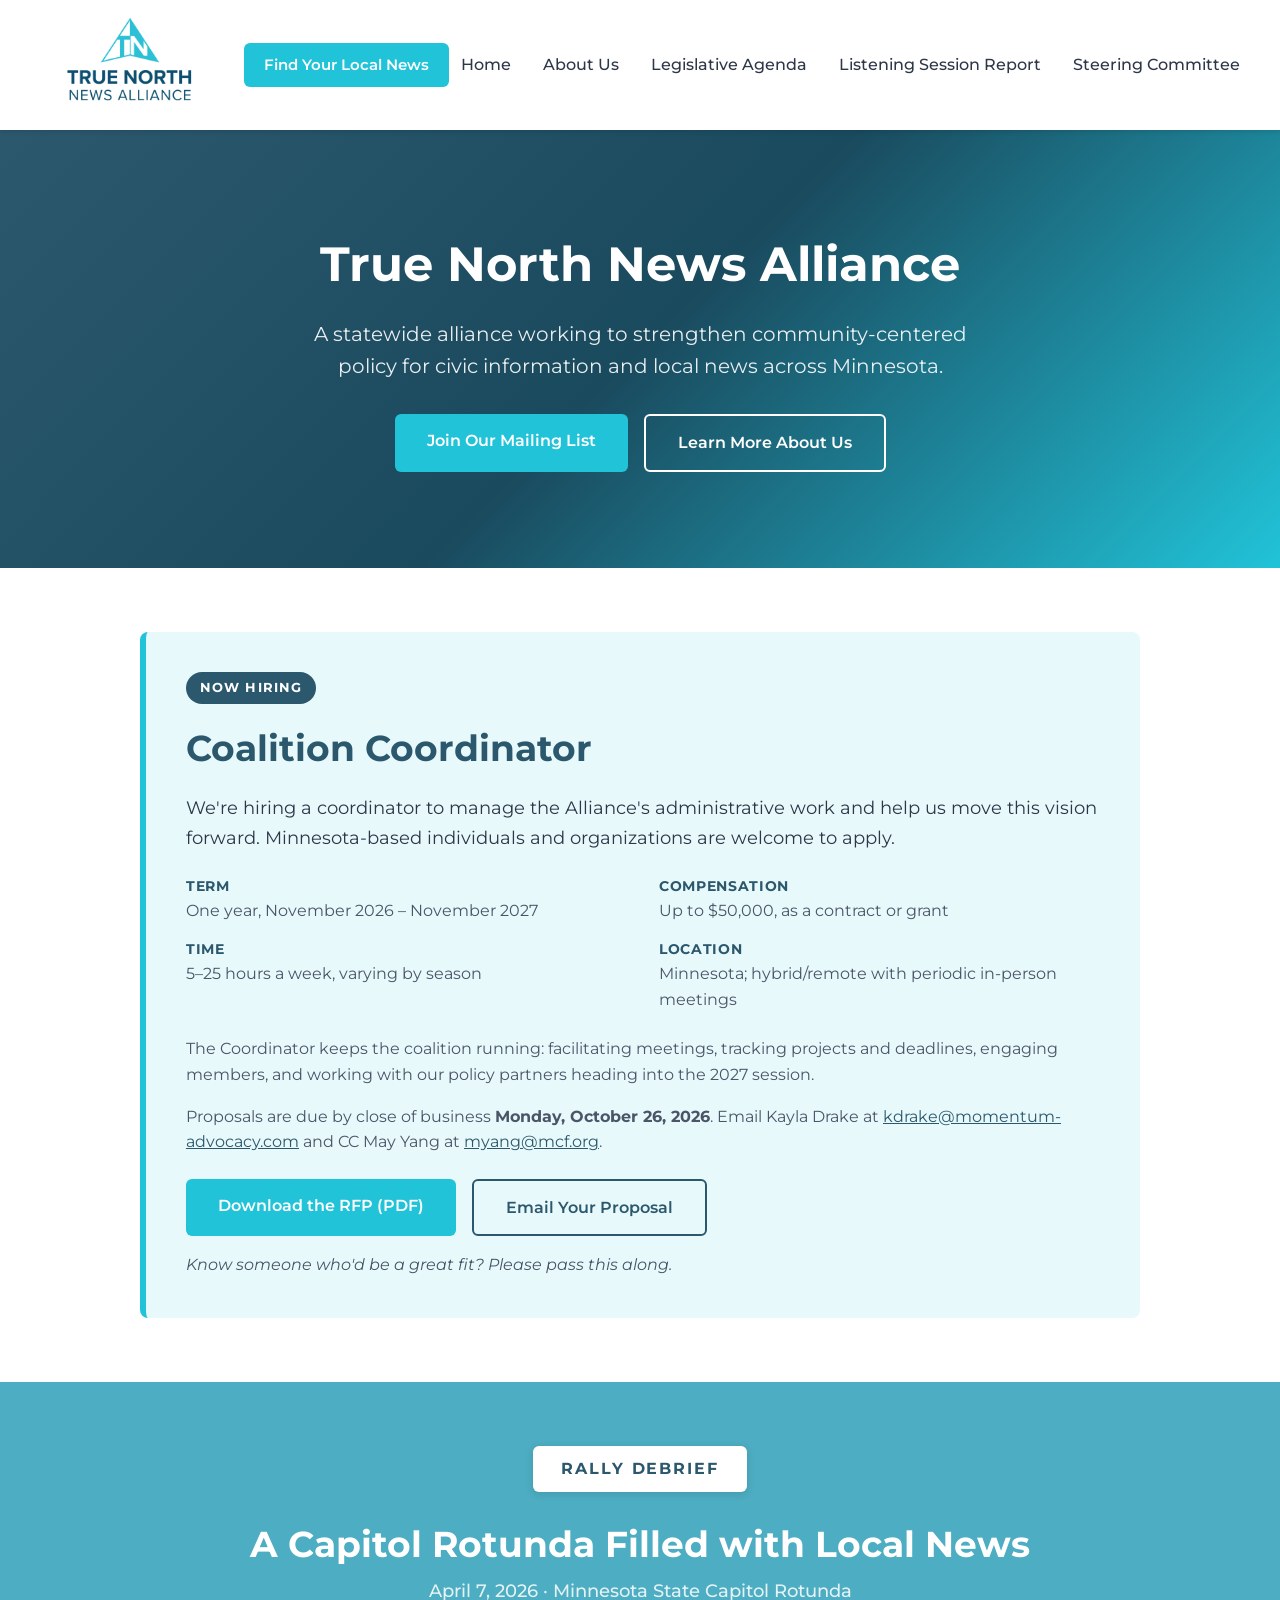
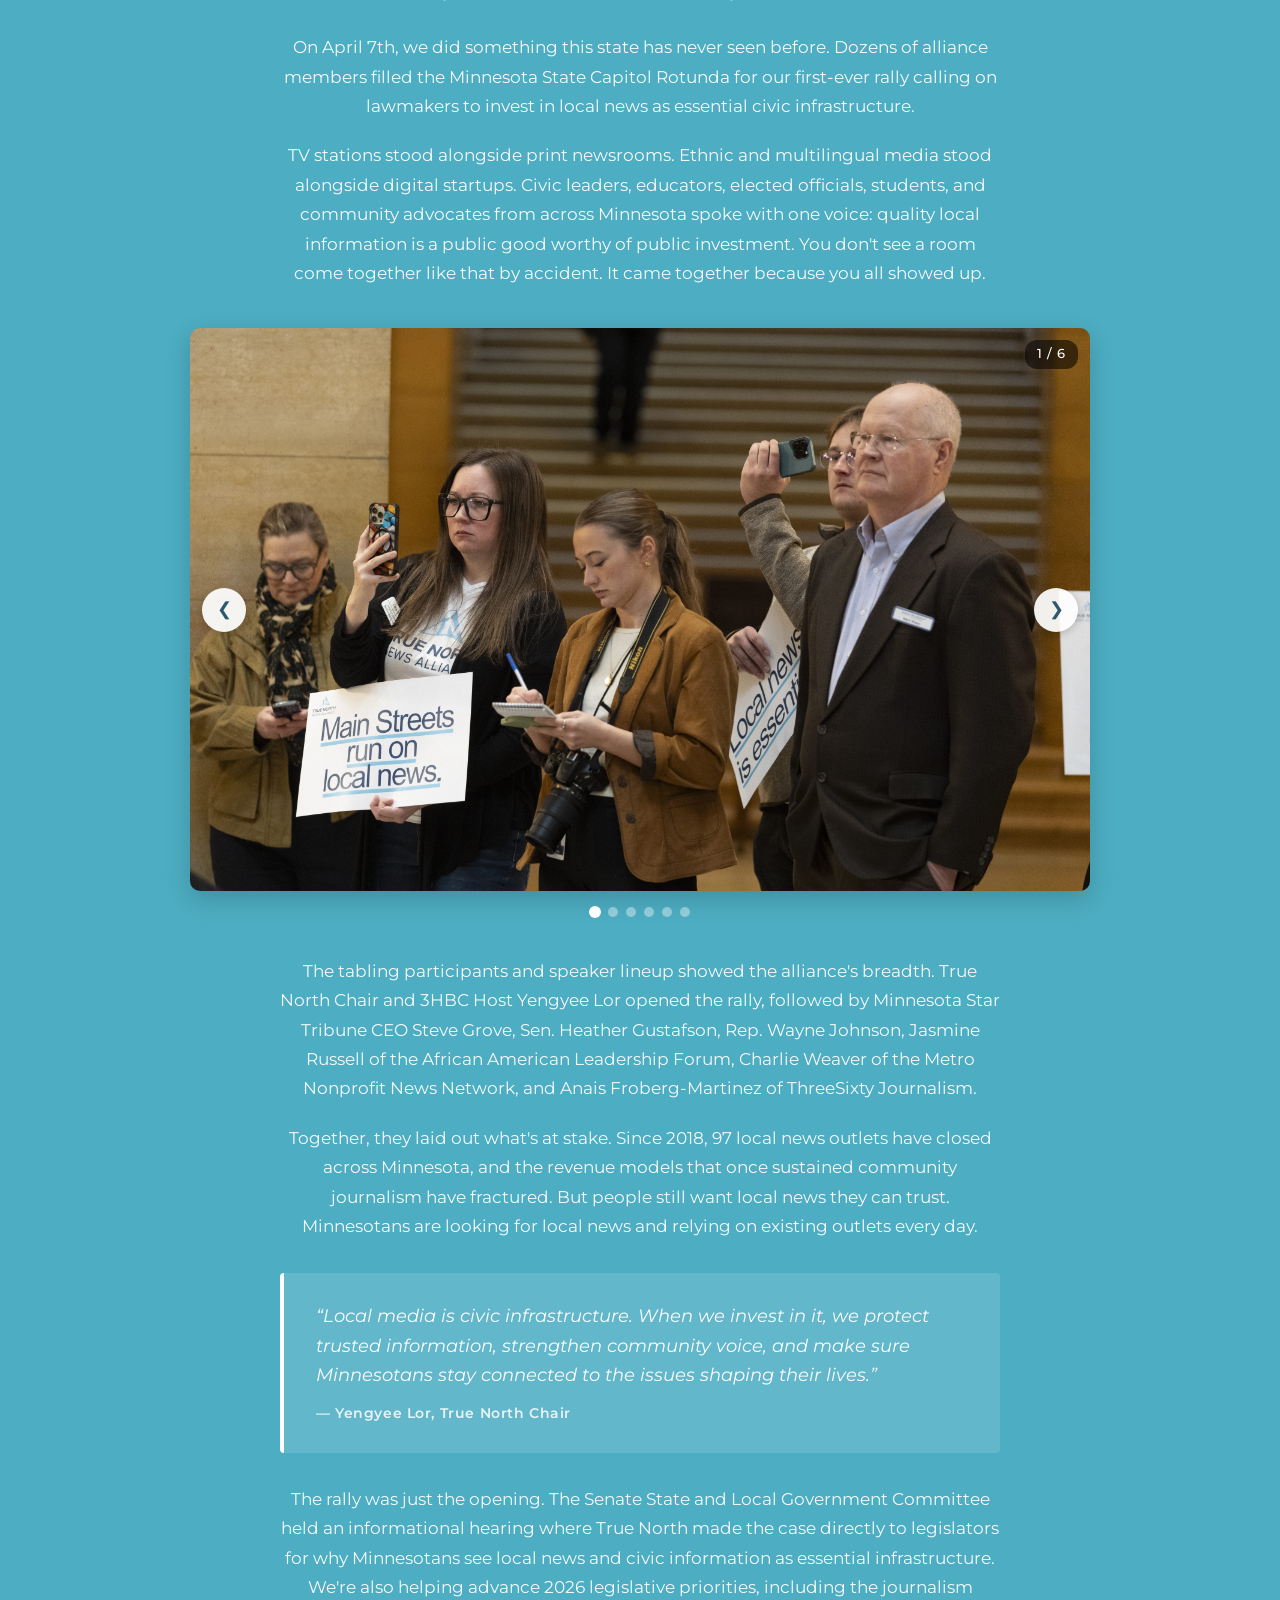
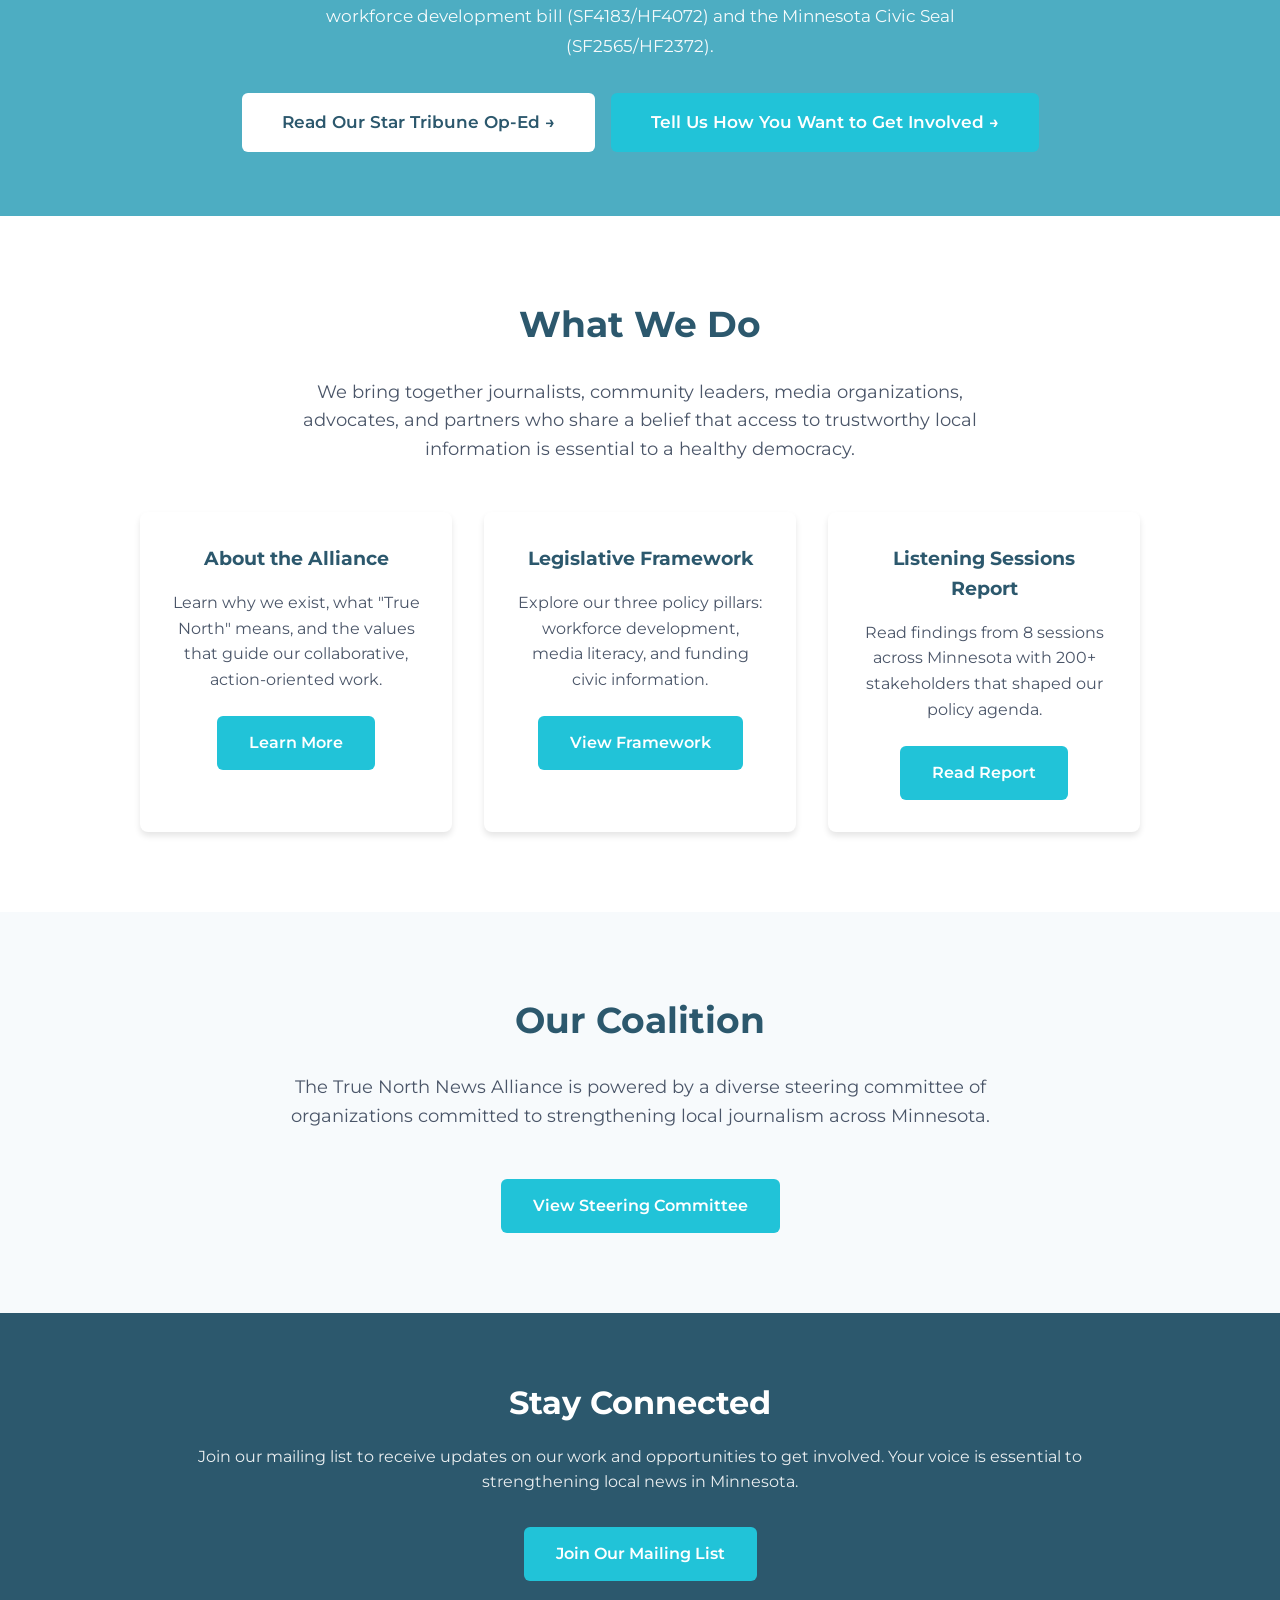
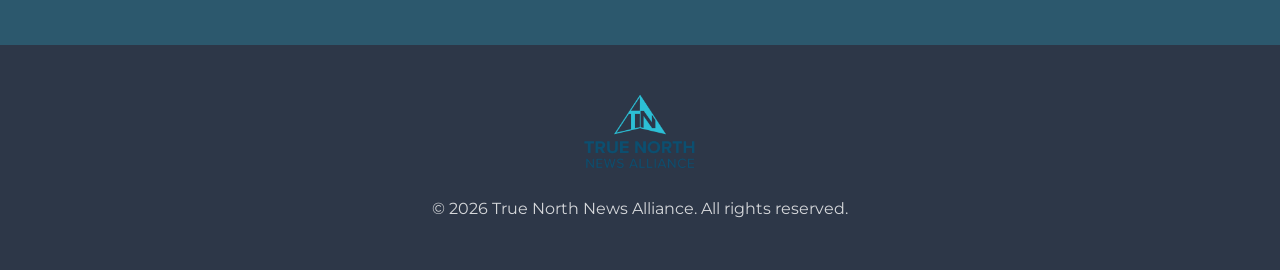
==== commit af967a51: "Shorten job posting and add CC to May Yang Co-Authored-By: Claude Opus 5.5 <noreply@anthropic.com> C" ====
--- a/index.html
+++ b/index.html
@@ -42,7 +42,7 @@
       <div class="job-card">
         <span class="job-badge">Now Hiring</span>
         <h2 class="job-title">Coalition Coordinator</h2>
-        <p class="job-lead">We're hiring a coordinator to manage the Alliance's administrative work and help us move this vision forward. Applications are now open, and both individuals and organizations based in Minnesota are welcome to apply.</p>
+        <p class="job-lead">We're hiring a coordinator to manage the Alliance's administrative work and help us move this vision forward. Minnesota-based individuals and organizations are welcome to apply.</p>
 
         <ul class="job-details">
           <li><strong>Term</strong>One year, November 2026 &ndash; November 2027</li>
@@ -51,13 +51,13 @@
           <li><strong>Location</strong>Minnesota; hybrid/remote with periodic in-person meetings</li>
         </ul>
 
-        <p class="job-description">The Coordinator is the operational backbone of the Alliance: planning and facilitating coalition meetings, keeping projects and deadlines on track, supporting and growing our membership, and working alongside our policy and lobbying partners heading into the 2027 legislative session. This is the first role of its kind, so the right person will help shape both the Alliance and the position itself.</p>
-
-        <p class="job-deadline">Applications are due by close of business on <strong>Monday, October 26, 2026</strong>. Send your proposal to Kayla Drake at <a href="mailto:kdrake@momentum-advocacy.com">kdrake@momentum-advocacy.com</a>. The RFP outlines the full scope, timeline, and what to include.</p>
+        <p class="job-description">The Coordinator keeps the coalition running: facilitating meetings, tracking projects and deadlines, engaging members, and working with our policy partners heading into the 2027 session.</p>
+
+        <p class="job-deadline">Proposals are due by close of business <strong>Monday, October 26, 2026</strong>. Email Kayla Drake at <a href="mailto:kdrake@momentum-advocacy.com">kdrake@momentum-advocacy.com</a> and CC May Yang at <a href="mailto:myang@mcf.org">myang@mcf.org</a>.</p>
 
         <div class="job-buttons">
           <a href="True North News Alliance Coordinator RFP.pdf" download class="btn btn-primary">Download the RFP (PDF)</a>
-          <a href="mailto:kdrake@momentum-advocacy.com?subject=True%20North%20Coalition%20Coordinator%20Proposal" class="btn btn-job-outline">Email Your Proposal</a>
+          <a href="mailto:kdrake@momentum-advocacy.com?cc=myang@mcf.org&amp;subject=True%20North%20Coalition%20Coordinator%20Proposal" class="btn btn-job-outline">Email Your Proposal</a>
         </div>
 
         <p class="job-share">Know someone who'd be a great fit? Please pass this along.</p>
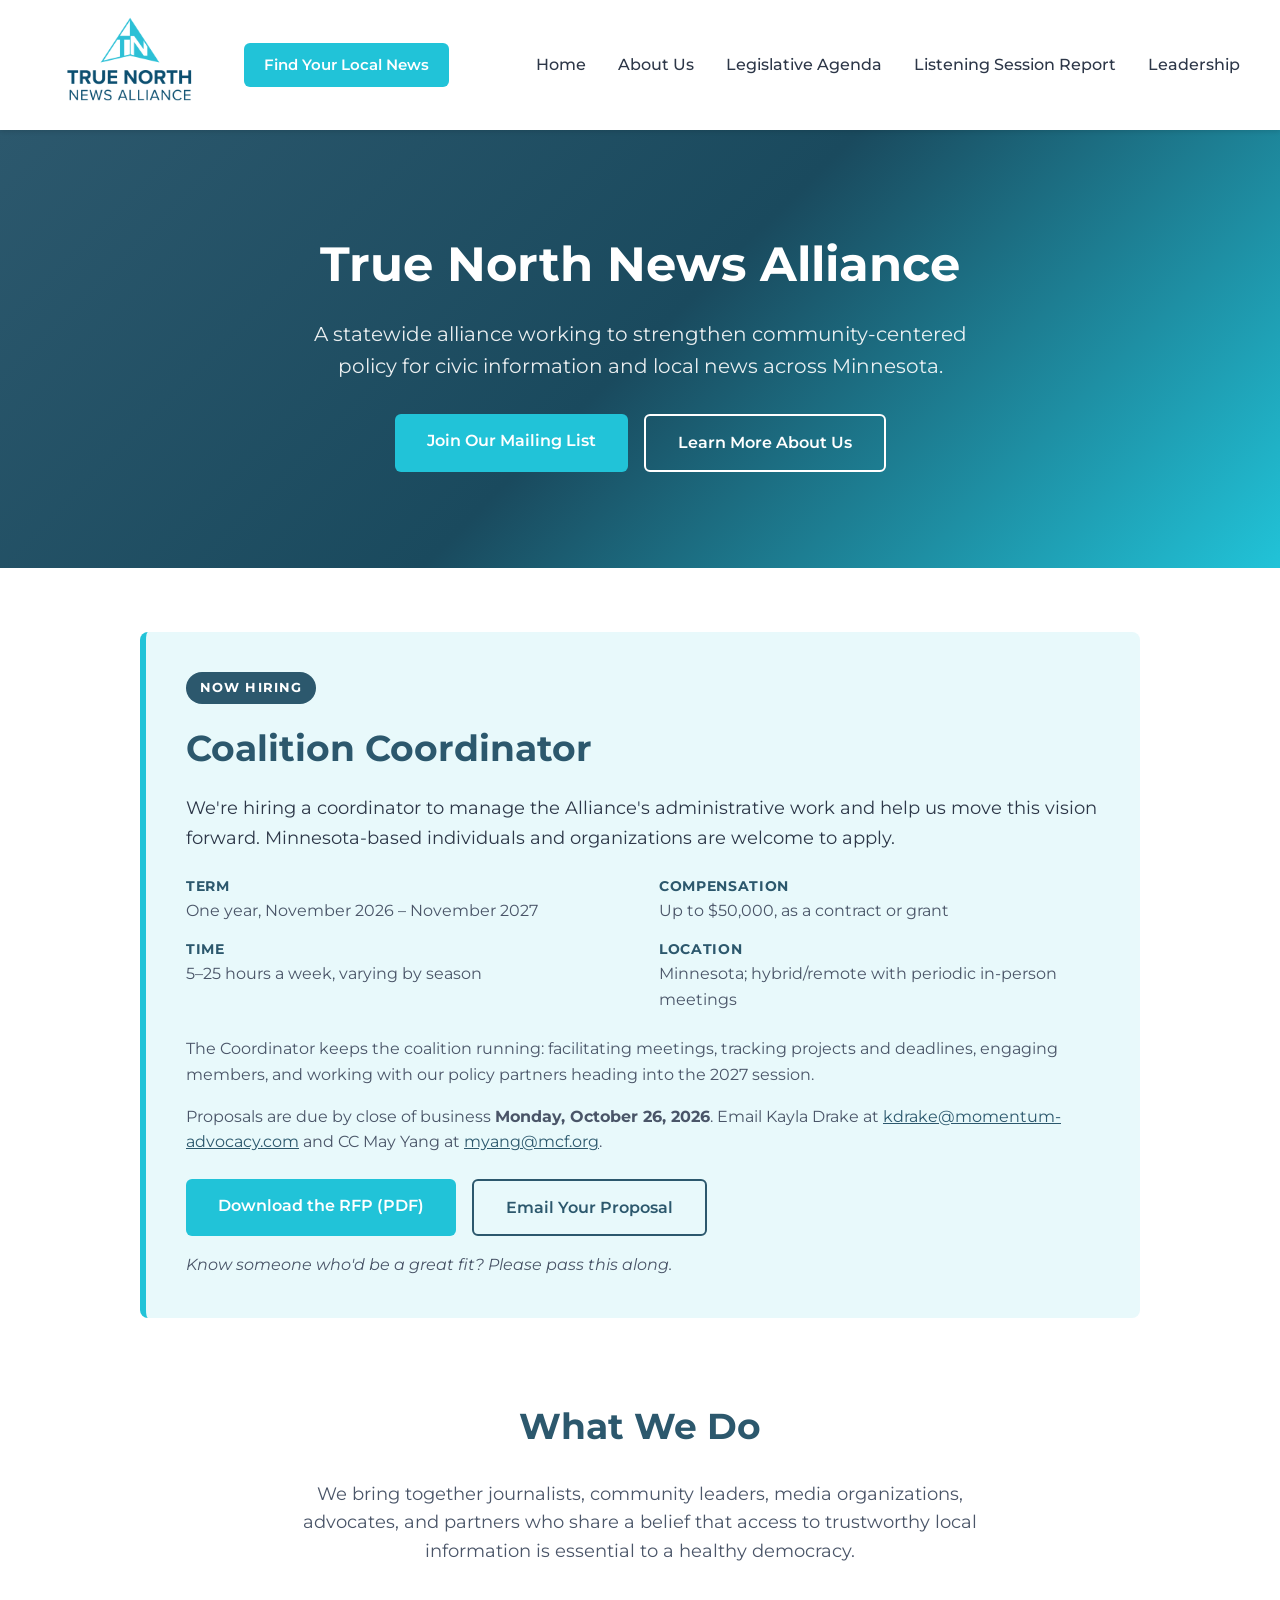
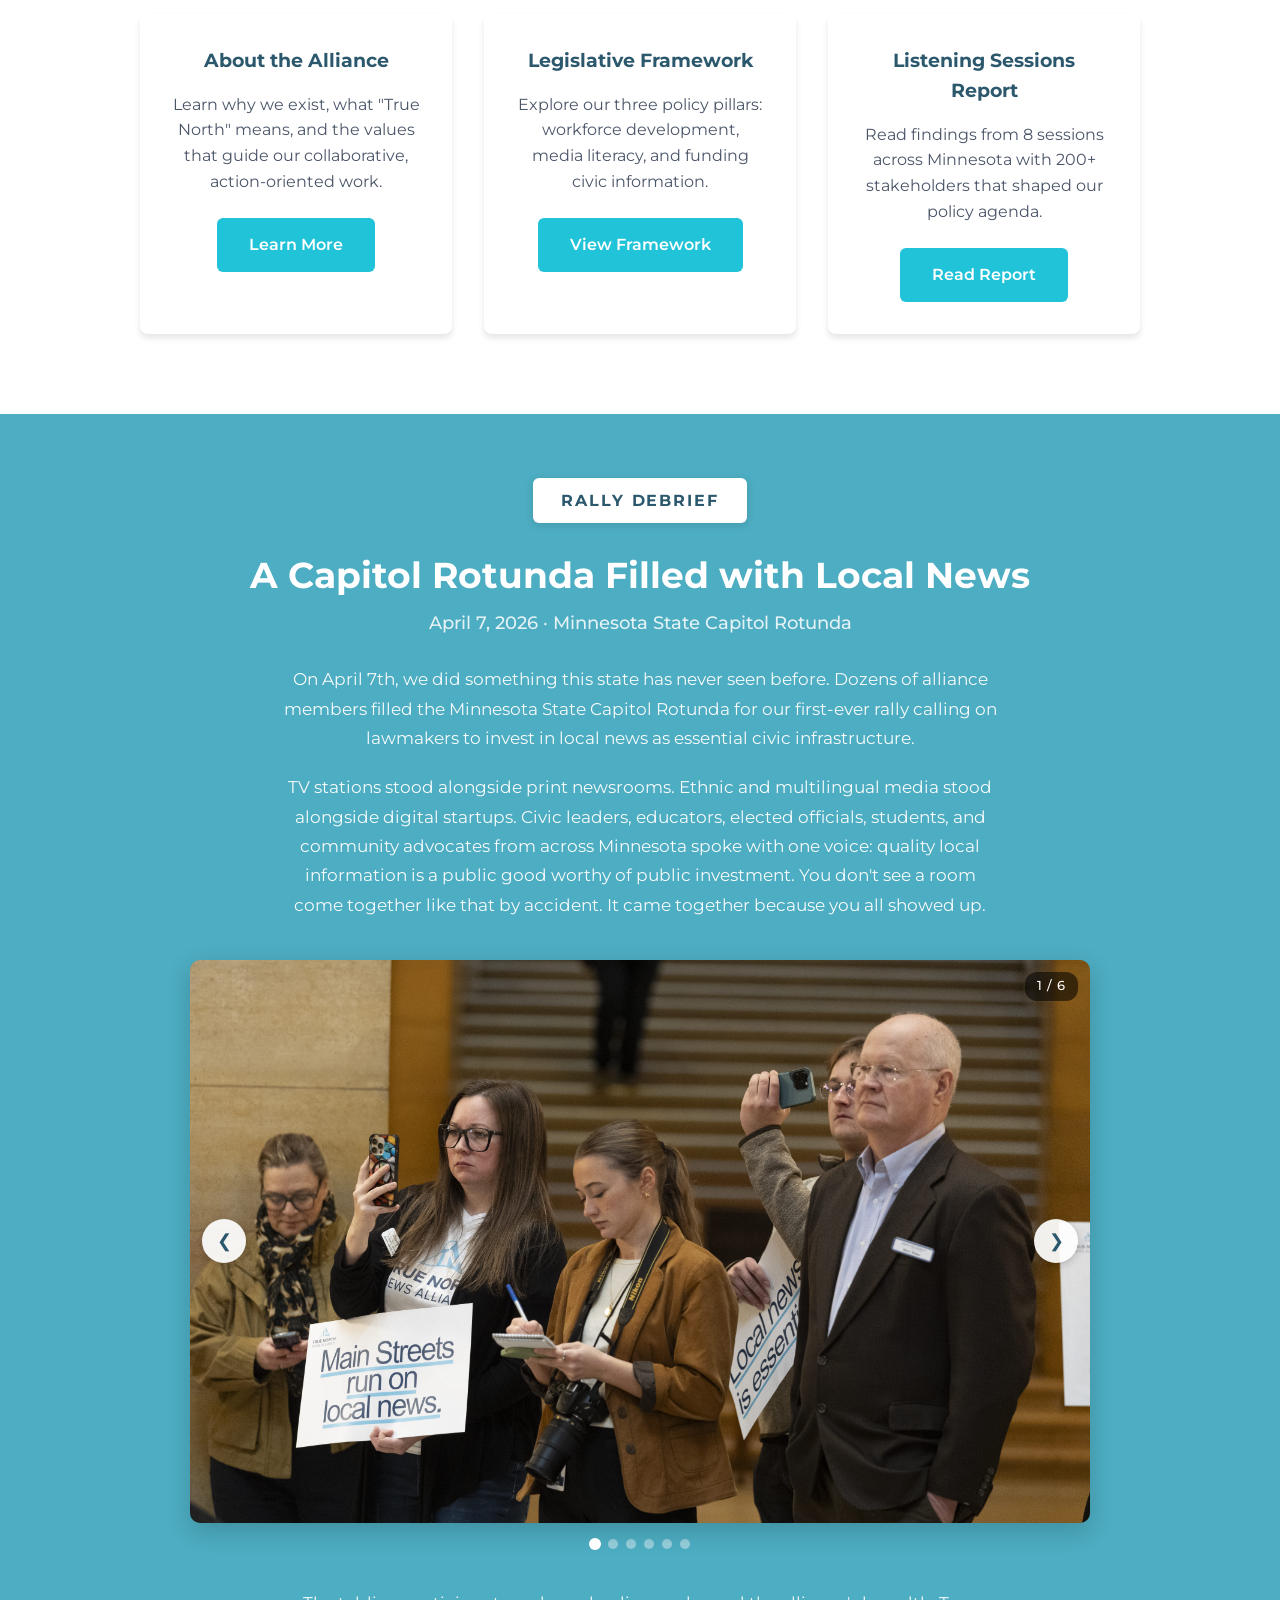
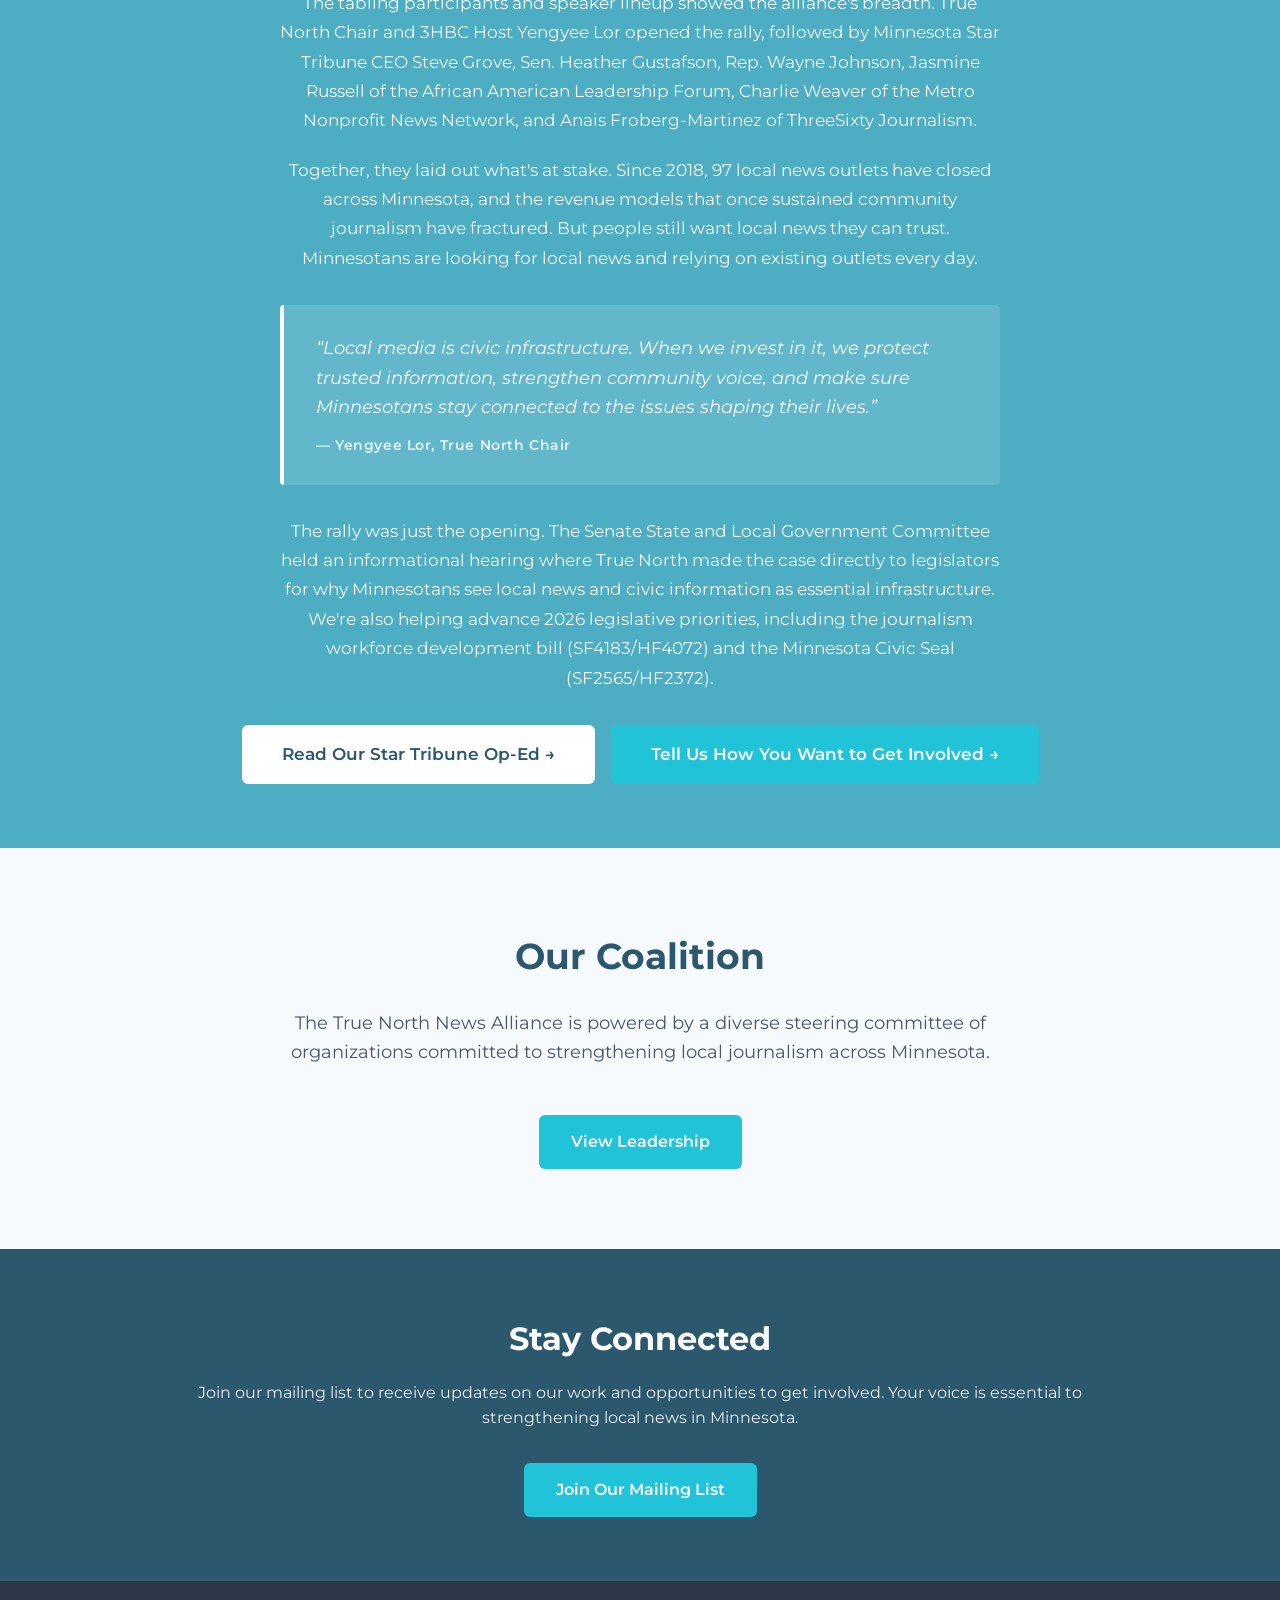
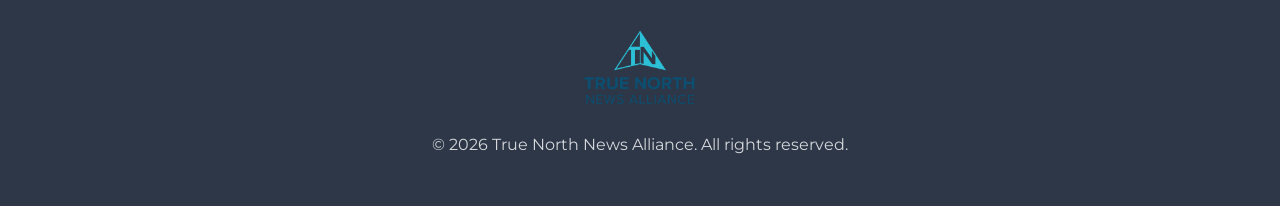
==== commit b0b3d45c: "Move What We Do above rally debrief; rename Steering Committee to Leadership in nav and buttons Co-A" ====
--- a/index.html
+++ b/index.html
@@ -21,7 +21,7 @@
         <li><a href="about.html">About Us</a></li>
         <li><a href="legislative-agenda.html">Legislative Agenda</a></li>
         <li><a href="listening-session.html">Listening Session Report</a></li>
-        <li><a href="steering-committee.html">Steering Committee</a></li>
+        <li><a href="steering-committee.html">Leadership</a></li>
       </ul>
     </div>
   </nav>
@@ -61,6 +61,32 @@
         </div>
 
         <p class="job-share">Know someone who'd be a great fit? Please pass this along.</p>
+      </div>
+    </div>
+  </section>
+
+  <!-- Quick Links Section -->
+  <section class="section">
+    <div class="container">
+      <h2 class="section-title">What We Do</h2>
+      <p class="section-subtitle">We bring together journalists, community leaders, media organizations, advocates, and partners who share a belief that access to trustworthy local information is essential to a healthy democracy.</p>
+
+      <div class="card-grid">
+        <div class="card">
+          <h3>About the Alliance</h3>
+          <p>Learn why we exist, what "True North" means, and the values that guide our collaborative, action-oriented work.</p>
+          <a href="about.html" class="btn btn-primary">Learn More</a>
+        </div>
+        <div class="card">
+          <h3>Legislative Framework</h3>
+          <p>Explore our three policy pillars: workforce development, media literacy, and funding civic information.</p>
+          <a href="legislative-agenda.html" class="btn btn-primary">View Framework</a>
+        </div>
+        <div class="card">
+          <h3>Listening Sessions Report</h3>
+          <p>Read findings from 8 sessions across Minnesota with 200+ stakeholders that shaped our policy agenda.</p>
+          <a href="listening-session.html" class="btn btn-primary">Read Report</a>
+        </div>
       </div>
     </div>
   </section>
@@ -186,39 +212,13 @@
     })();
   </script>
 
-  <!-- Quick Links Section -->
-  <section class="section">
-    <div class="container">
-      <h2 class="section-title">What We Do</h2>
-      <p class="section-subtitle">We bring together journalists, community leaders, media organizations, advocates, and partners who share a belief that access to trustworthy local information is essential to a healthy democracy.</p>
-
-      <div class="card-grid">
-        <div class="card">
-          <h3>About the Alliance</h3>
-          <p>Learn why we exist, what "True North" means, and the values that guide our collaborative, action-oriented work.</p>
-          <a href="about.html" class="btn btn-primary">Learn More</a>
-        </div>
-        <div class="card">
-          <h3>Legislative Framework</h3>
-          <p>Explore our three policy pillars: workforce development, media literacy, and funding civic information.</p>
-          <a href="legislative-agenda.html" class="btn btn-primary">View Framework</a>
-        </div>
-        <div class="card">
-          <h3>Listening Sessions Report</h3>
-          <p>Read findings from 8 sessions across Minnesota with 200+ stakeholders that shaped our policy agenda.</p>
-          <a href="listening-session.html" class="btn btn-primary">Read Report</a>
-        </div>
-      </div>
-    </div>
-  </section>
-
   <!-- Steering Committee Preview -->
   <section class="section section-light">
     <div class="container">
       <h2 class="section-title">Our Coalition</h2>
       <p class="section-subtitle">The True North News Alliance is powered by a diverse steering committee of organizations committed to strengthening local journalism across Minnesota.</p>
       <div style="text-align: center;">
-        <a href="steering-committee.html" class="btn btn-primary">View Steering Committee</a>
+        <a href="steering-committee.html" class="btn btn-primary">View Leadership</a>
       </div>
     </div>
   </section>
--- a/styles.css
+++ b/styles.css
@@ -397,7 +397,7 @@
 
 /* Job Posting */
 .job-posting {
-  padding: 4rem 2rem;
+  padding: 4rem 2rem 0;
 }
 
 .job-card {
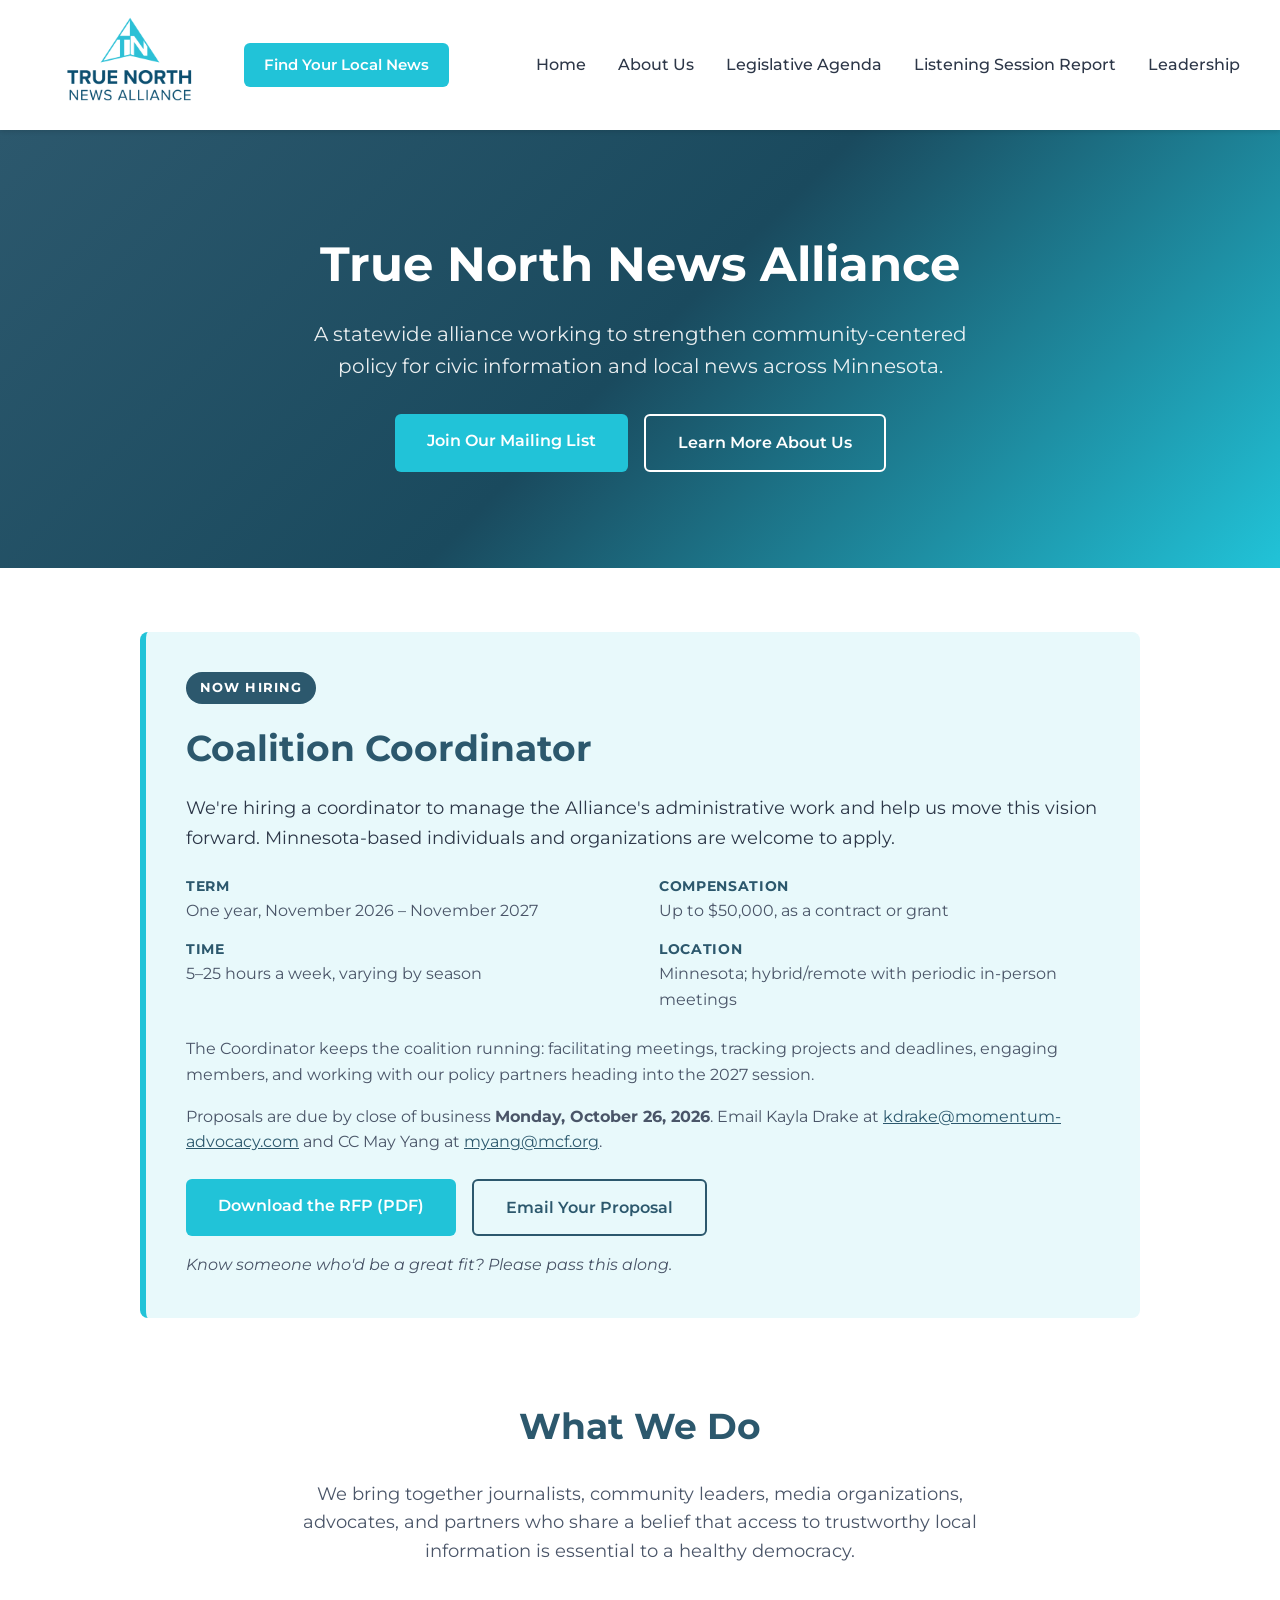
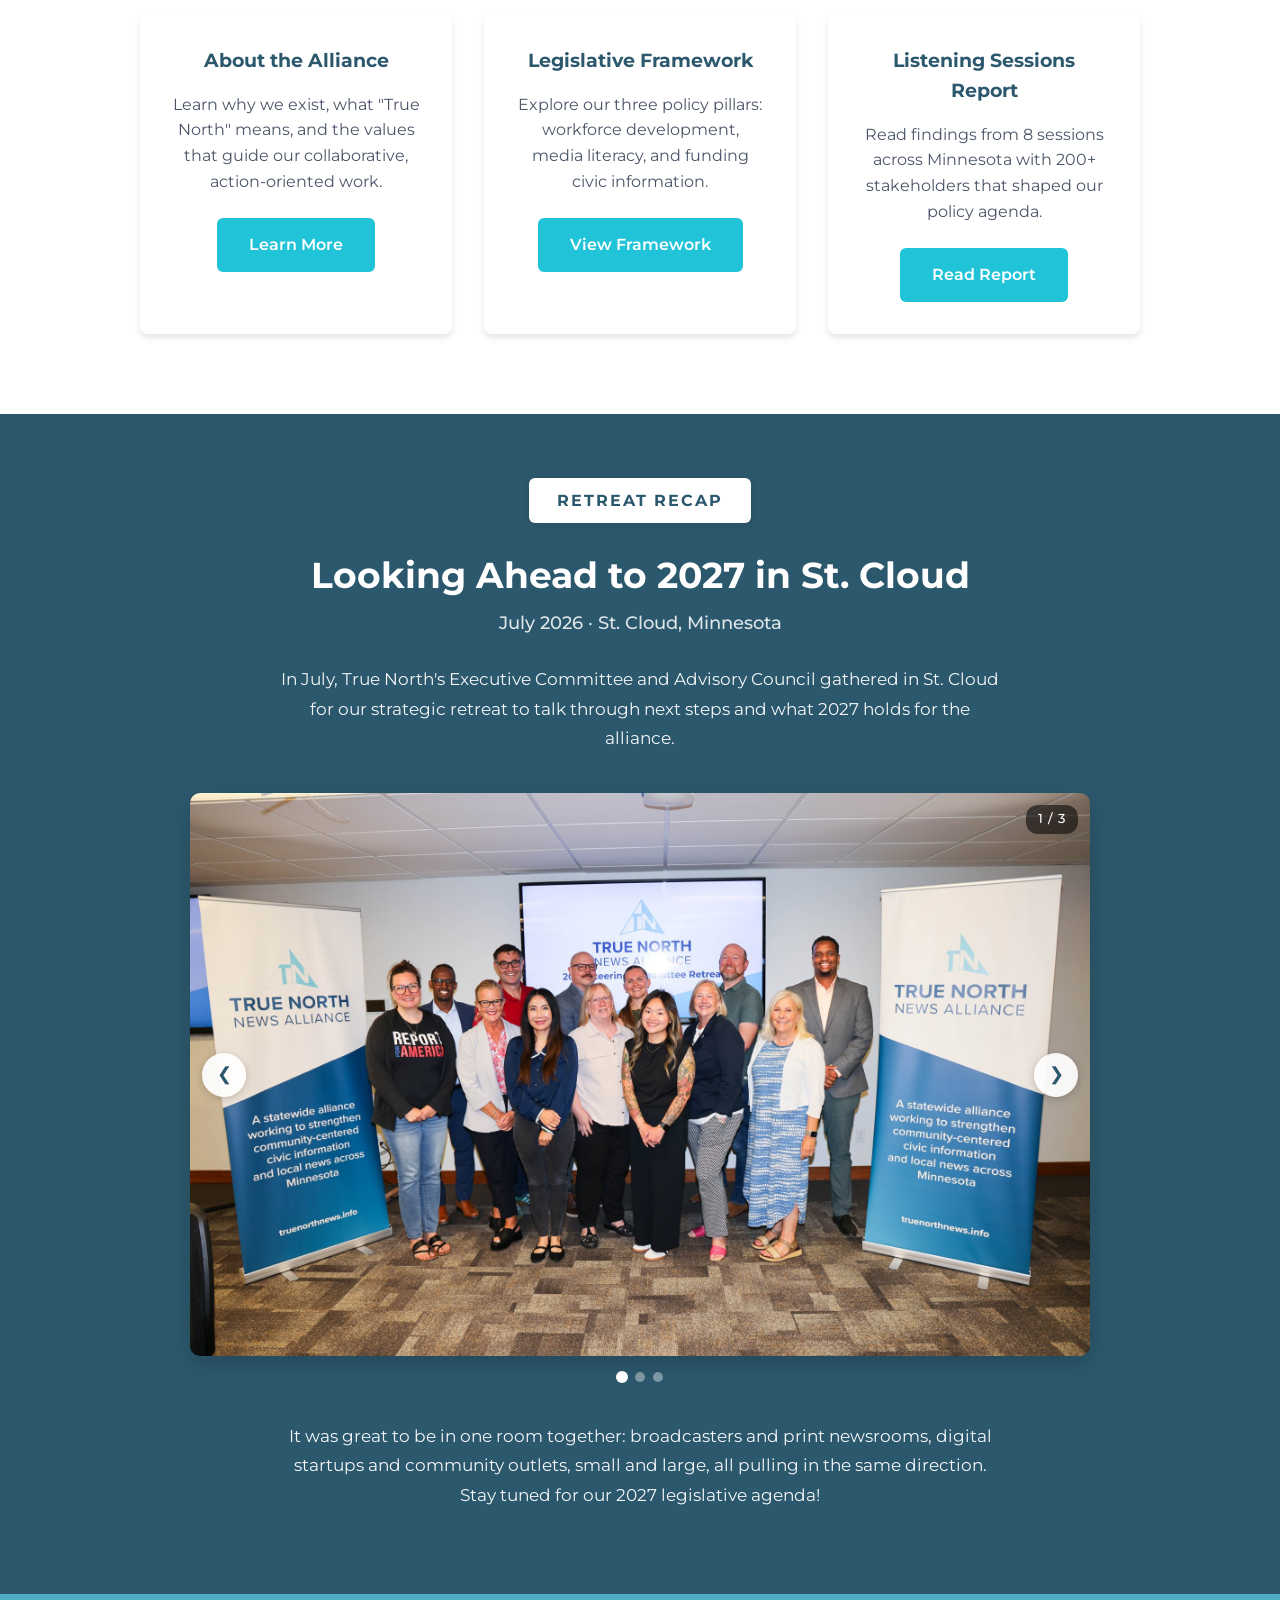
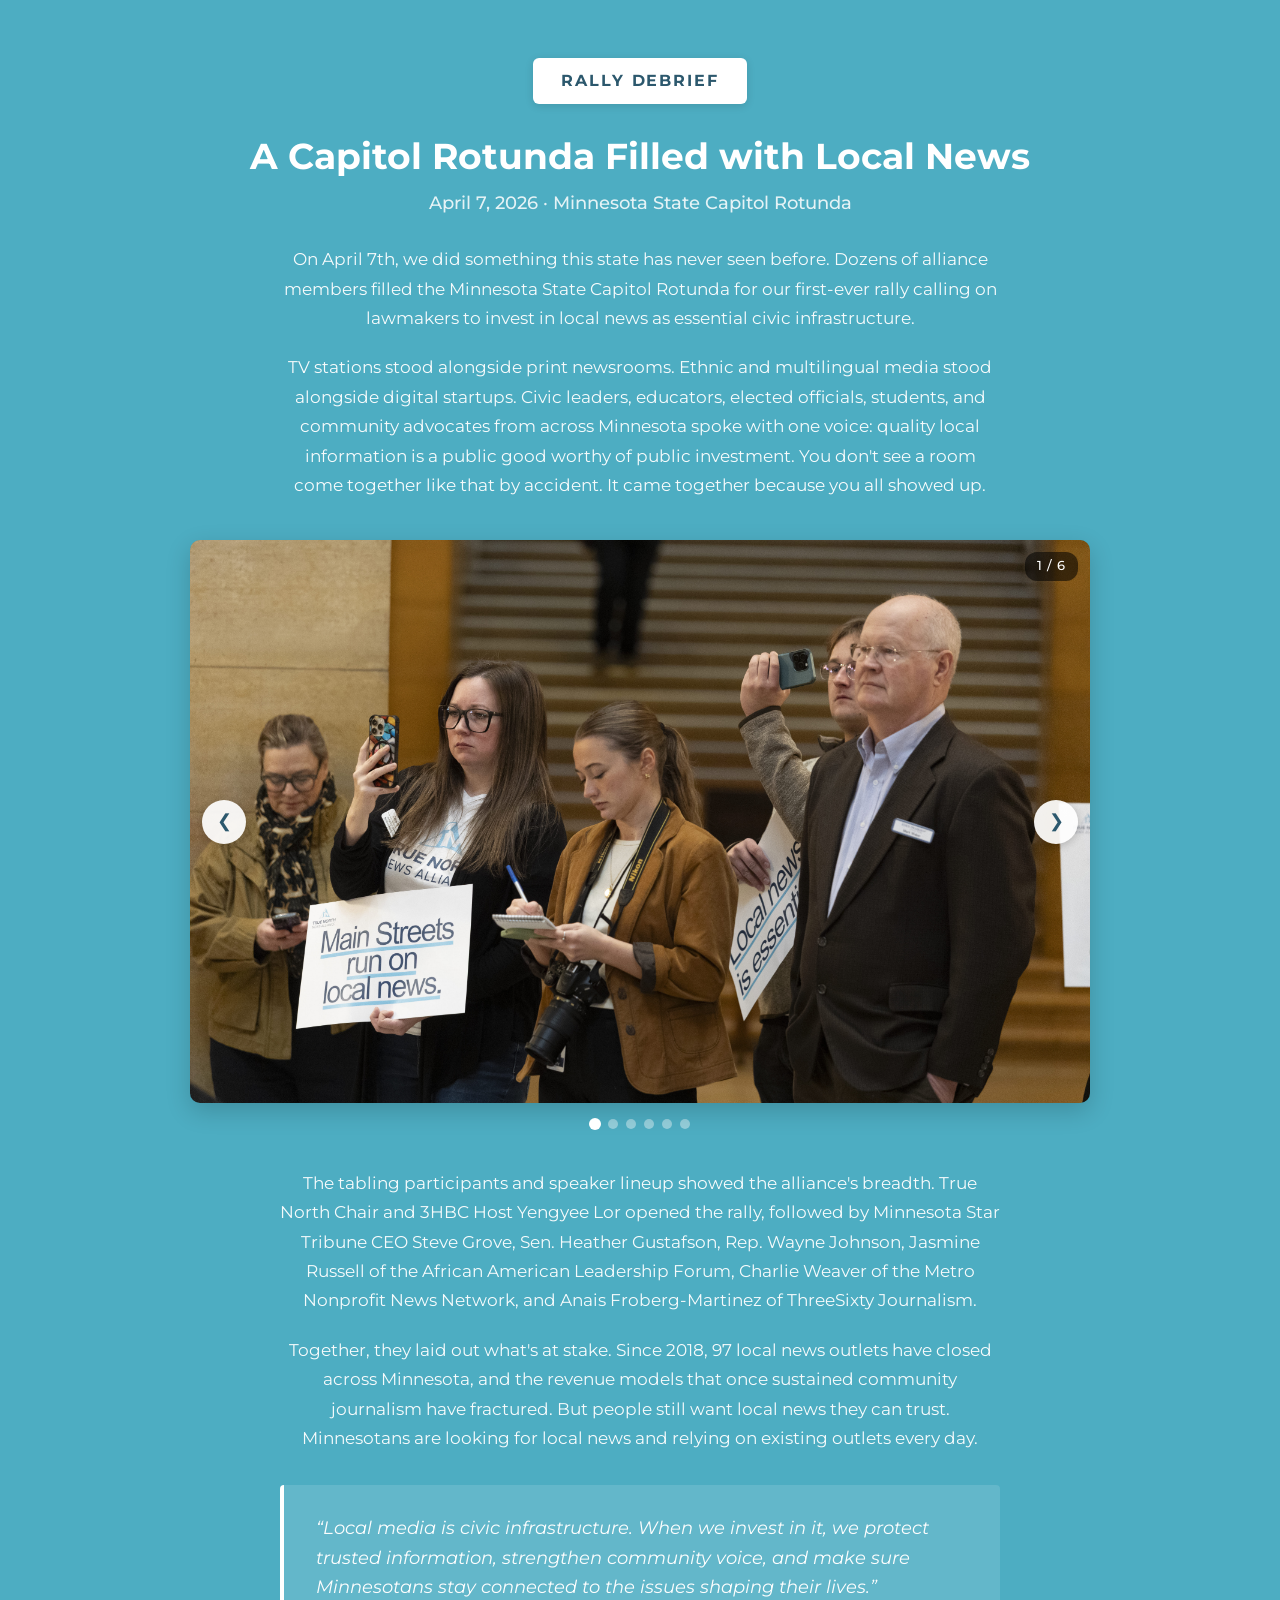
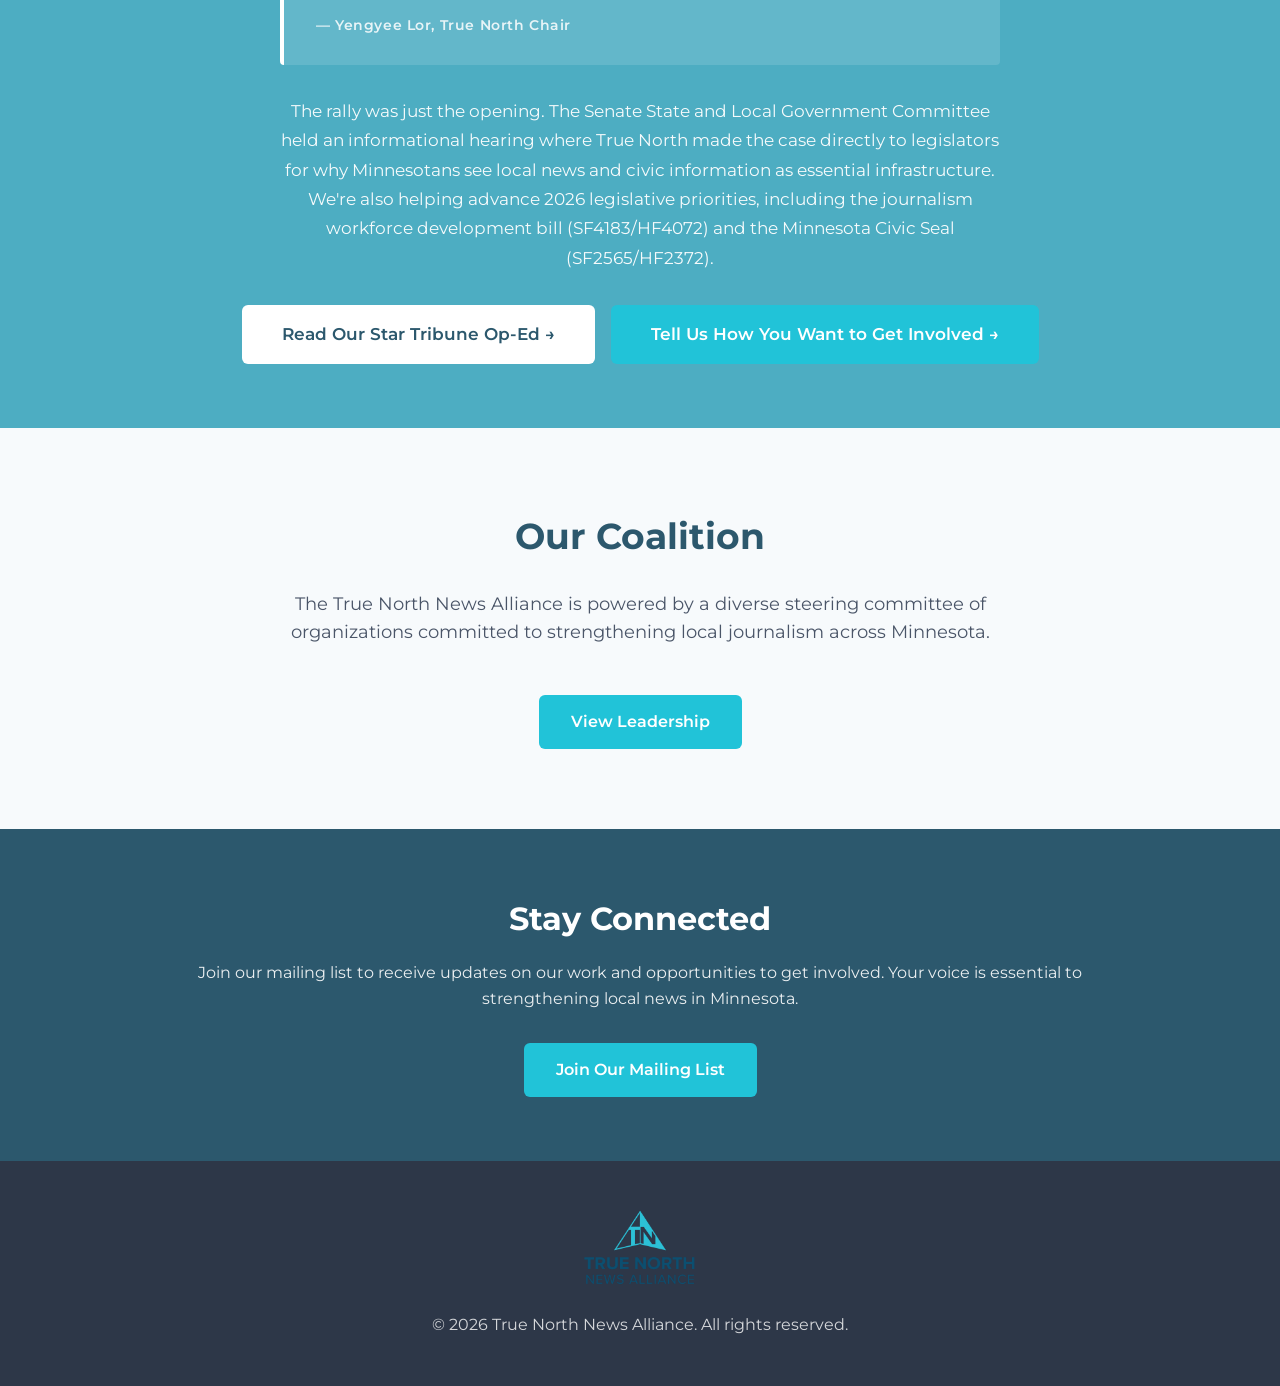
==== commit ab2989d6: "Add July retreat recap with photo slideshow to homepage Places the recap between What We Do and the " ====
--- a/index.html
+++ b/index.html
@@ -91,6 +91,35 @@
     </div>
   </section>
 
+  <!-- Retreat Recap -->
+  <section class="rally-section retreat-section">
+    <div class="container">
+      <span class="rally-badge">Retreat Recap</span>
+      <h2 class="rally-title">Looking Ahead to 2027 in St. Cloud</h2>
+      <p class="rally-date">July 2026 &middot; St. Cloud, Minnesota</p>
+
+      <p class="rally-description">In July, True North's Executive Committee and Advisory Council gathered in St. Cloud for our strategic retreat to talk through next steps and what 2027 holds for the alliance.</p>
+
+      <!-- Slideshow -->
+      <div class="rally-slideshow" id="retreatSlideshow" aria-roledescription="carousel" aria-label="Photos from the True North News Alliance retreat">
+        <div class="slideshow-frame">
+          <div class="slideshow-track" id="retreatTrack">
+            <!-- Slides are populated by JS from the retreatPhotos array below -->
+          </div>
+
+          <button class="slideshow-btn slideshow-prev" id="retreatPrev" aria-label="Previous photo">&#10094;</button>
+          <button class="slideshow-btn slideshow-next" id="retreatNext" aria-label="Next photo">&#10095;</button>
+
+          <div class="slideshow-counter" id="retreatCounter" aria-live="polite">1 / 1</div>
+        </div>
+
+        <div class="slideshow-dots" id="retreatDots" role="tablist"></div>
+      </div>
+
+      <p class="rally-description">It was great to be in one room together: broadcasters and print newsrooms, digital startups and community outlets, small and large, all pulling in the same direction. Stay tuned for our 2027 legislative agenda!</p>
+    </div>
+  </section>
+
   <!-- Rally Debrief -->
   <section class="rally-section">
     <div class="container">
@@ -103,7 +132,7 @@
       <p class="rally-description">TV stations stood alongside print newsrooms. Ethnic and multilingual media stood alongside digital startups. Civic leaders, educators, elected officials, students, and community advocates from across Minnesota spoke with one voice: quality local information is a public good worthy of public investment. You don't see a room come together like that by accident. It came together because you all showed up.</p>
 
       <!-- Slideshow -->
-      <div class="rally-slideshow" aria-roledescription="carousel" aria-label="Photos from the True North News Alliance Rally">
+      <div class="rally-slideshow" id="rallySlideshow" aria-roledescription="carousel" aria-label="Photos from the True North News Alliance Rally">
         <div class="slideshow-frame">
           <div class="slideshow-track" id="slideshowTrack">
             <!-- Slides are populated by JS from the rallyPhotos array below -->
@@ -150,23 +179,32 @@
       { src: "rally-photos/2026-04-07_News Rally-106 (1).jpg", caption: "" },
     ];
 
-    (function initSlideshow() {
-      const track = document.getElementById("slideshowTrack");
-      const dotsContainer = document.getElementById("slideDots");
-      const counter = document.getElementById("slideCounter");
-      const prevBtn = document.getElementById("slidePrev");
-      const nextBtn = document.getElementById("slideNext");
-
-      if (!track || rallyPhotos.length === 0) return;
+    // ===== Retreat Slideshow =====
+    // Same format as the rally photos above.
+    const retreatPhotos = [
+      { src: "retreat-photos/2026-07_Retreat-1.jpg", caption: "" },
+      { src: "retreat-photos/2026-07_Retreat-2.jpg", caption: "" },
+      { src: "retreat-photos/2026-07_Retreat-3.jpg", caption: "" },
+    ];
+
+    function initSlideshow(ids, photos, altLabel) {
+      const root = document.getElementById(ids.root);
+      const track = document.getElementById(ids.track);
+      const dotsContainer = document.getElementById(ids.dots);
+      const counter = document.getElementById(ids.counter);
+      const prevBtn = document.getElementById(ids.prev);
+      const nextBtn = document.getElementById(ids.next);
+
+      if (!root || !track || photos.length === 0) return;
 
       let currentIndex = 0;
 
       // Build slides
-      rallyPhotos.forEach((photo, i) => {
+      photos.forEach((photo, i) => {
         const slide = document.createElement("div");
         slide.className = "slideshow-slide";
         slide.innerHTML = `
-          <img src="${photo.src}" alt="${photo.caption || 'True North News Alliance Rally photo ' + (i + 1)}" loading="lazy">
+          <img src="${photo.src}" alt="${photo.caption || altLabel + ' ' + (i + 1)}" loading="lazy">
           ${photo.caption ? `<div class="slideshow-caption">${photo.caption}</div>` : ""}
         `;
         track.appendChild(slide);
@@ -180,14 +218,14 @@
 
       function update() {
         track.style.transform = `translateX(-${currentIndex * 100}%)`;
-        counter.textContent = `${currentIndex + 1} / ${rallyPhotos.length}`;
-        document.querySelectorAll(".slideshow-dot").forEach((d, i) => {
+        counter.textContent = `${currentIndex + 1} / ${photos.length}`;
+        dotsContainer.querySelectorAll(".slideshow-dot").forEach((d, i) => {
           d.classList.toggle("active", i === currentIndex);
         });
       }
 
       function goTo(i) {
-        currentIndex = (i + rallyPhotos.length) % rallyPhotos.length;
+        currentIndex = (i + photos.length) % photos.length;
         update();
       }
 
@@ -195,13 +233,13 @@
       nextBtn.addEventListener("click", () => goTo(currentIndex + 1));
 
       // Keyboard navigation
-      document.querySelector(".rally-slideshow").addEventListener("keydown", (e) => {
+      root.addEventListener("keydown", (e) => {
         if (e.key === "ArrowLeft") goTo(currentIndex - 1);
         if (e.key === "ArrowRight") goTo(currentIndex + 1);
       });
 
       // Hide nav controls if only one photo
-      if (rallyPhotos.length <= 1) {
+      if (photos.length <= 1) {
         prevBtn.style.display = "none";
         nextBtn.style.display = "none";
         dotsContainer.style.display = "none";
@@ -209,7 +247,19 @@
       }
 
       update();
-    })();
+    }
+
+    initSlideshow(
+      { root: "rallySlideshow", track: "slideshowTrack", dots: "slideDots", counter: "slideCounter", prev: "slidePrev", next: "slideNext" },
+      rallyPhotos,
+      "True North News Alliance Rally photo"
+    );
+
+    initSlideshow(
+      { root: "retreatSlideshow", track: "retreatTrack", dots: "retreatDots", counter: "retreatCounter", prev: "retreatPrev", next: "retreatNext" },
+      retreatPhotos,
+      "True North News Alliance retreat photo"
+    );
   </script>
 
   <!-- Steering Committee Preview -->
--- a/styles.css
+++ b/styles.css
@@ -599,6 +599,11 @@
   text-align: center;
   position: relative;
   overflow: hidden;
+}
+
+/* Retreat recap reuses the rally layout on a darker background */
+.retreat-section {
+  background: var(--primary-dark);
 }
 
 .rally-section .container {
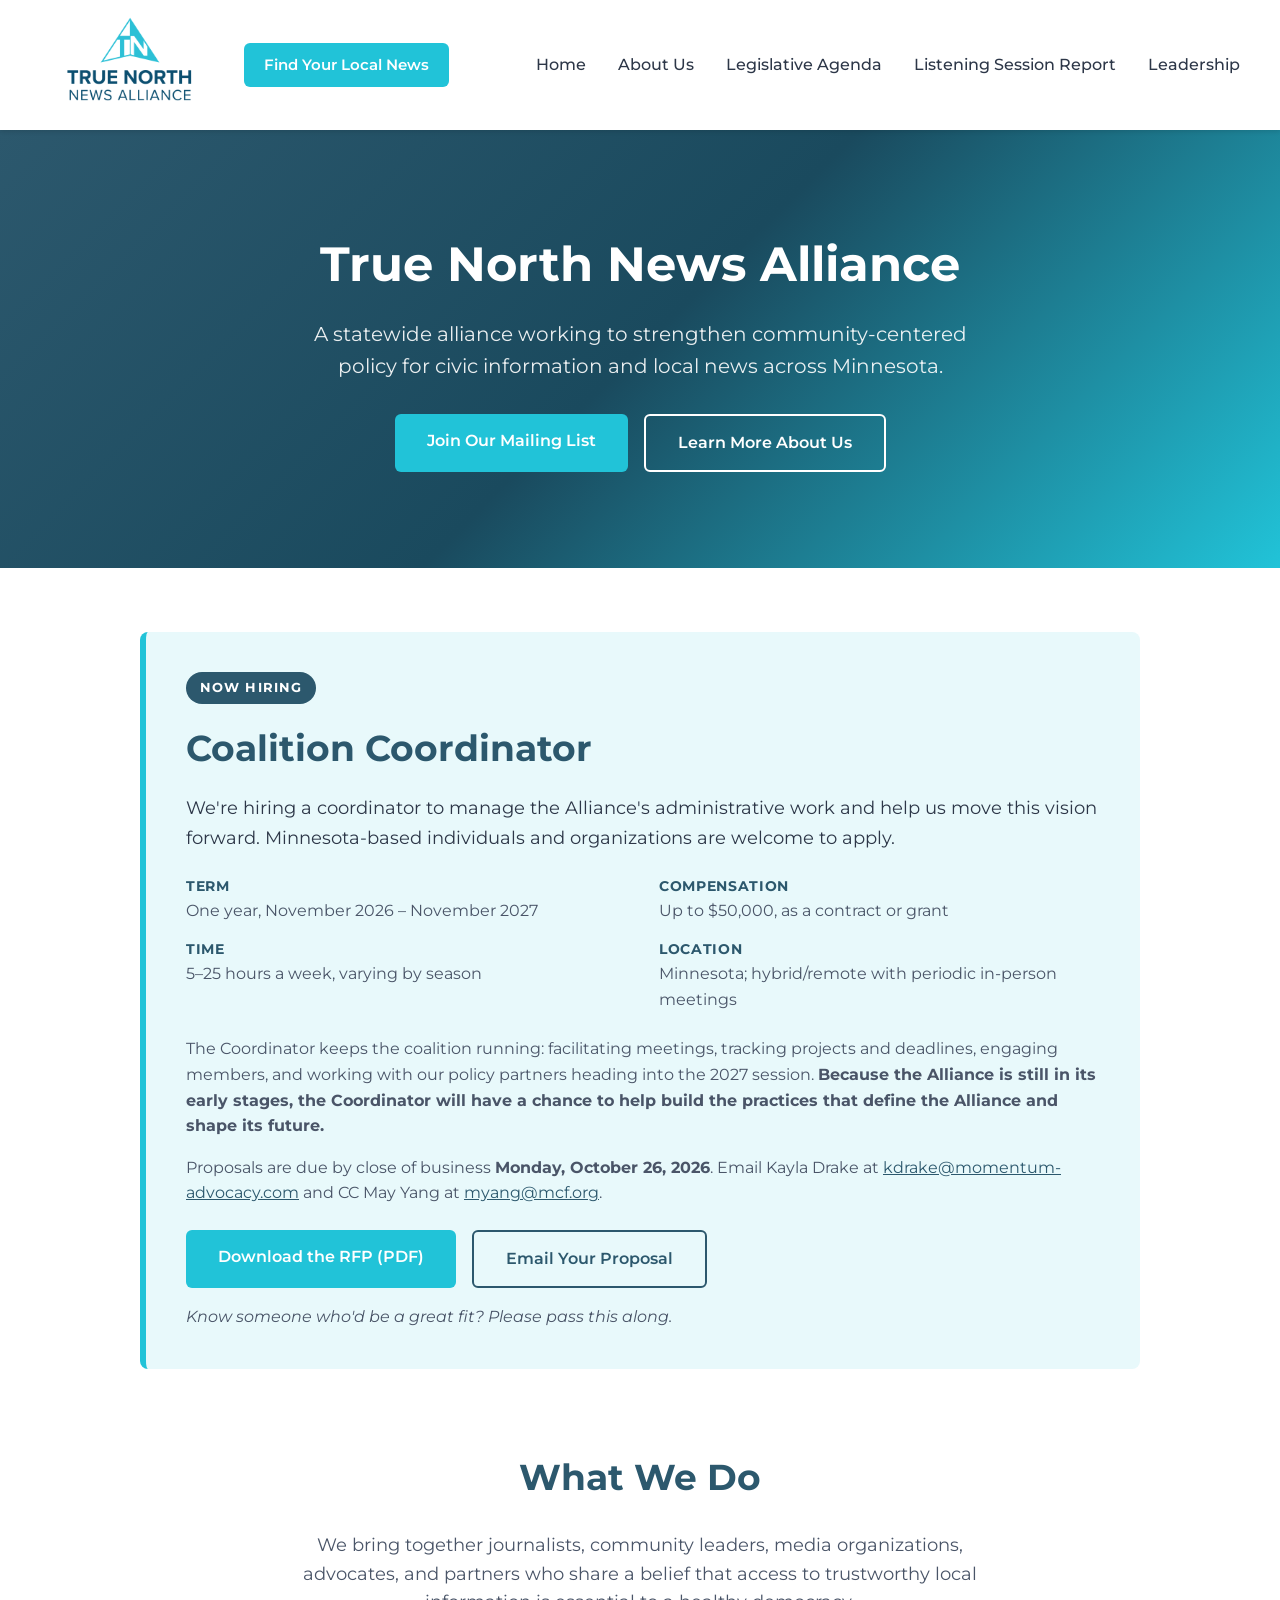
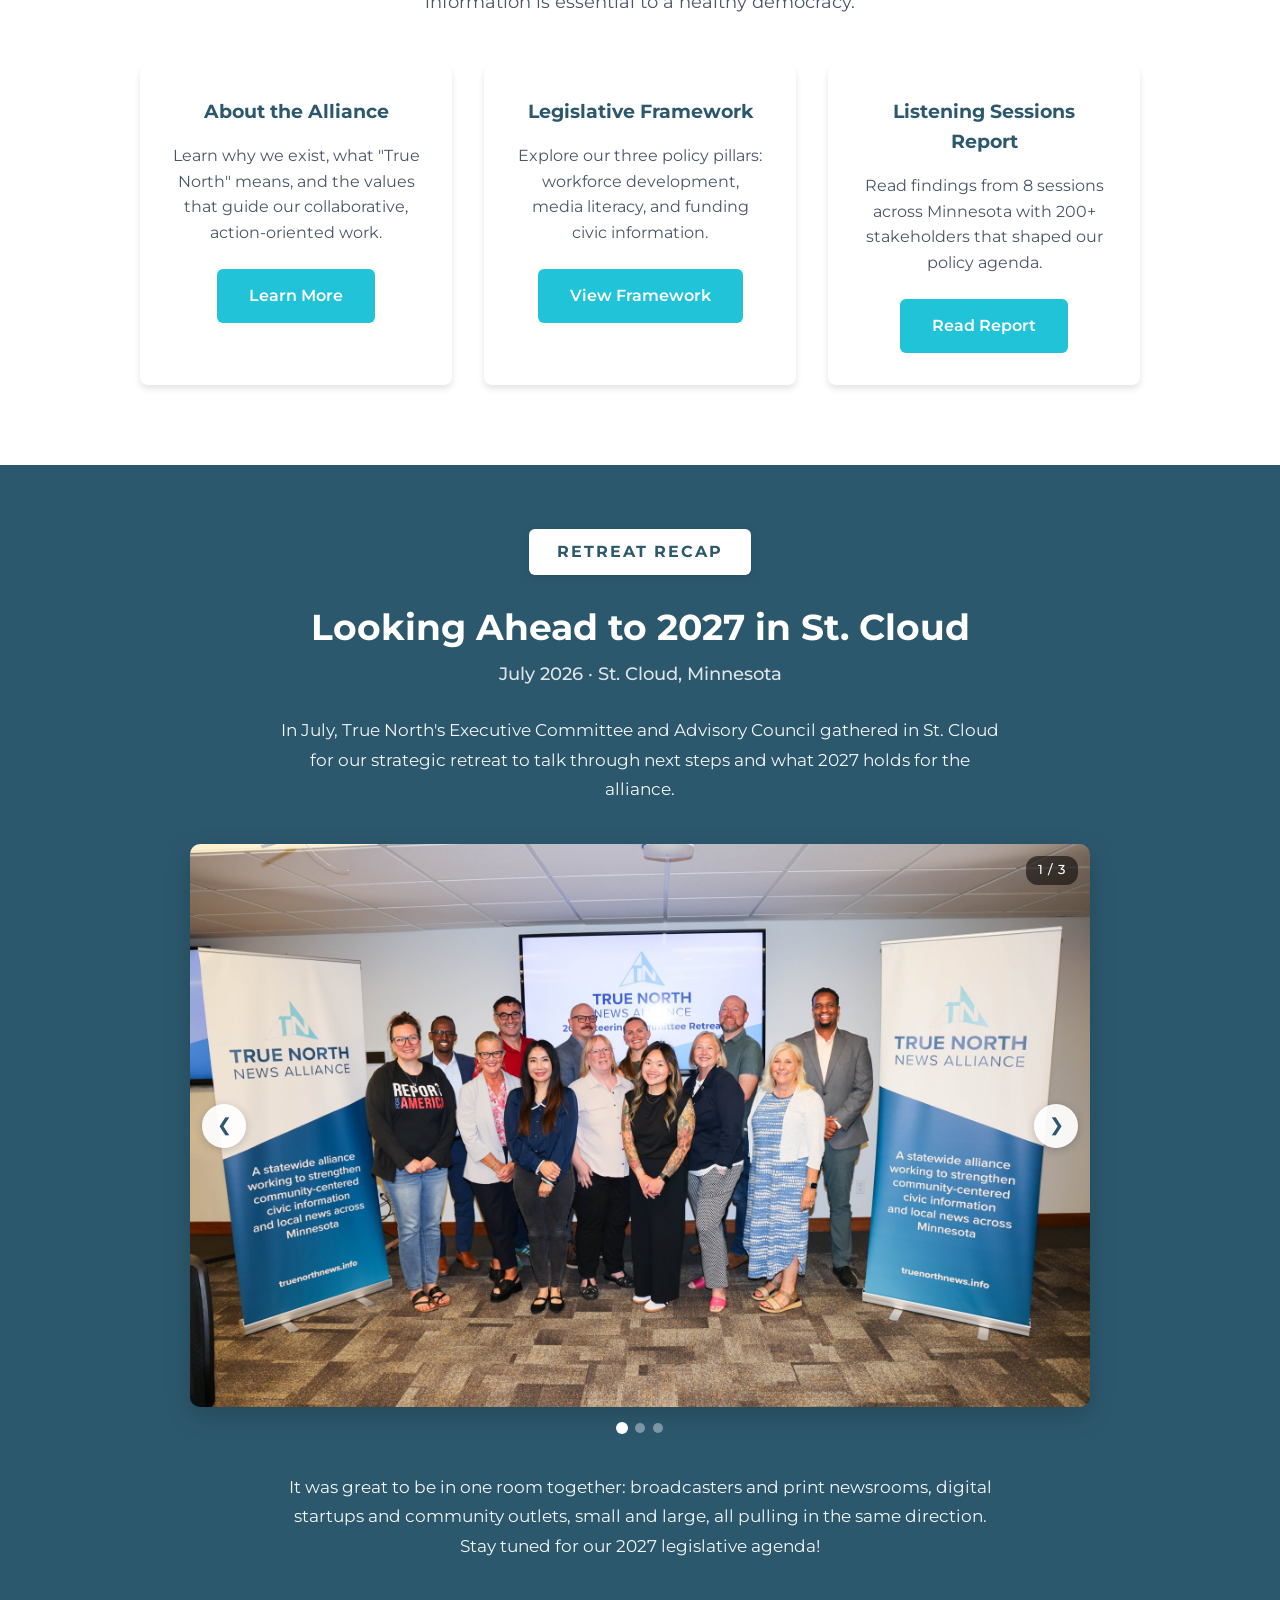
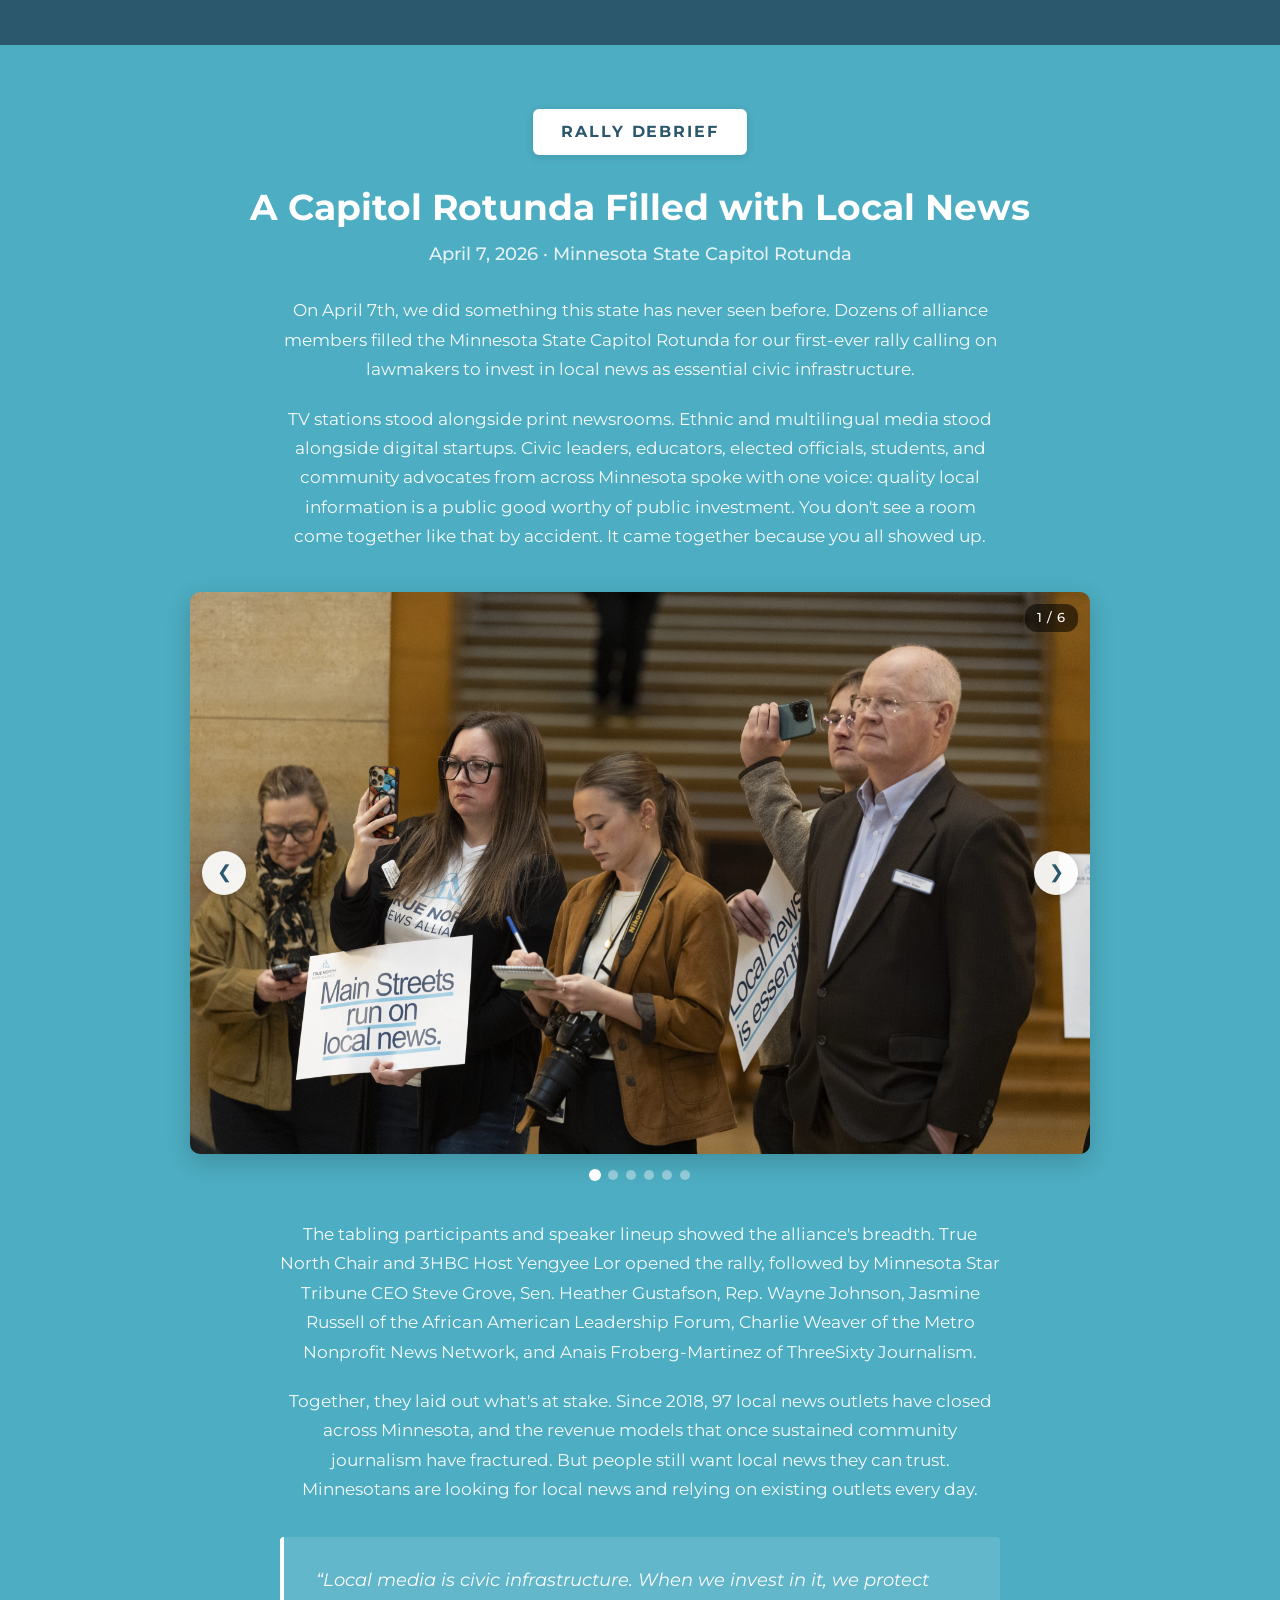
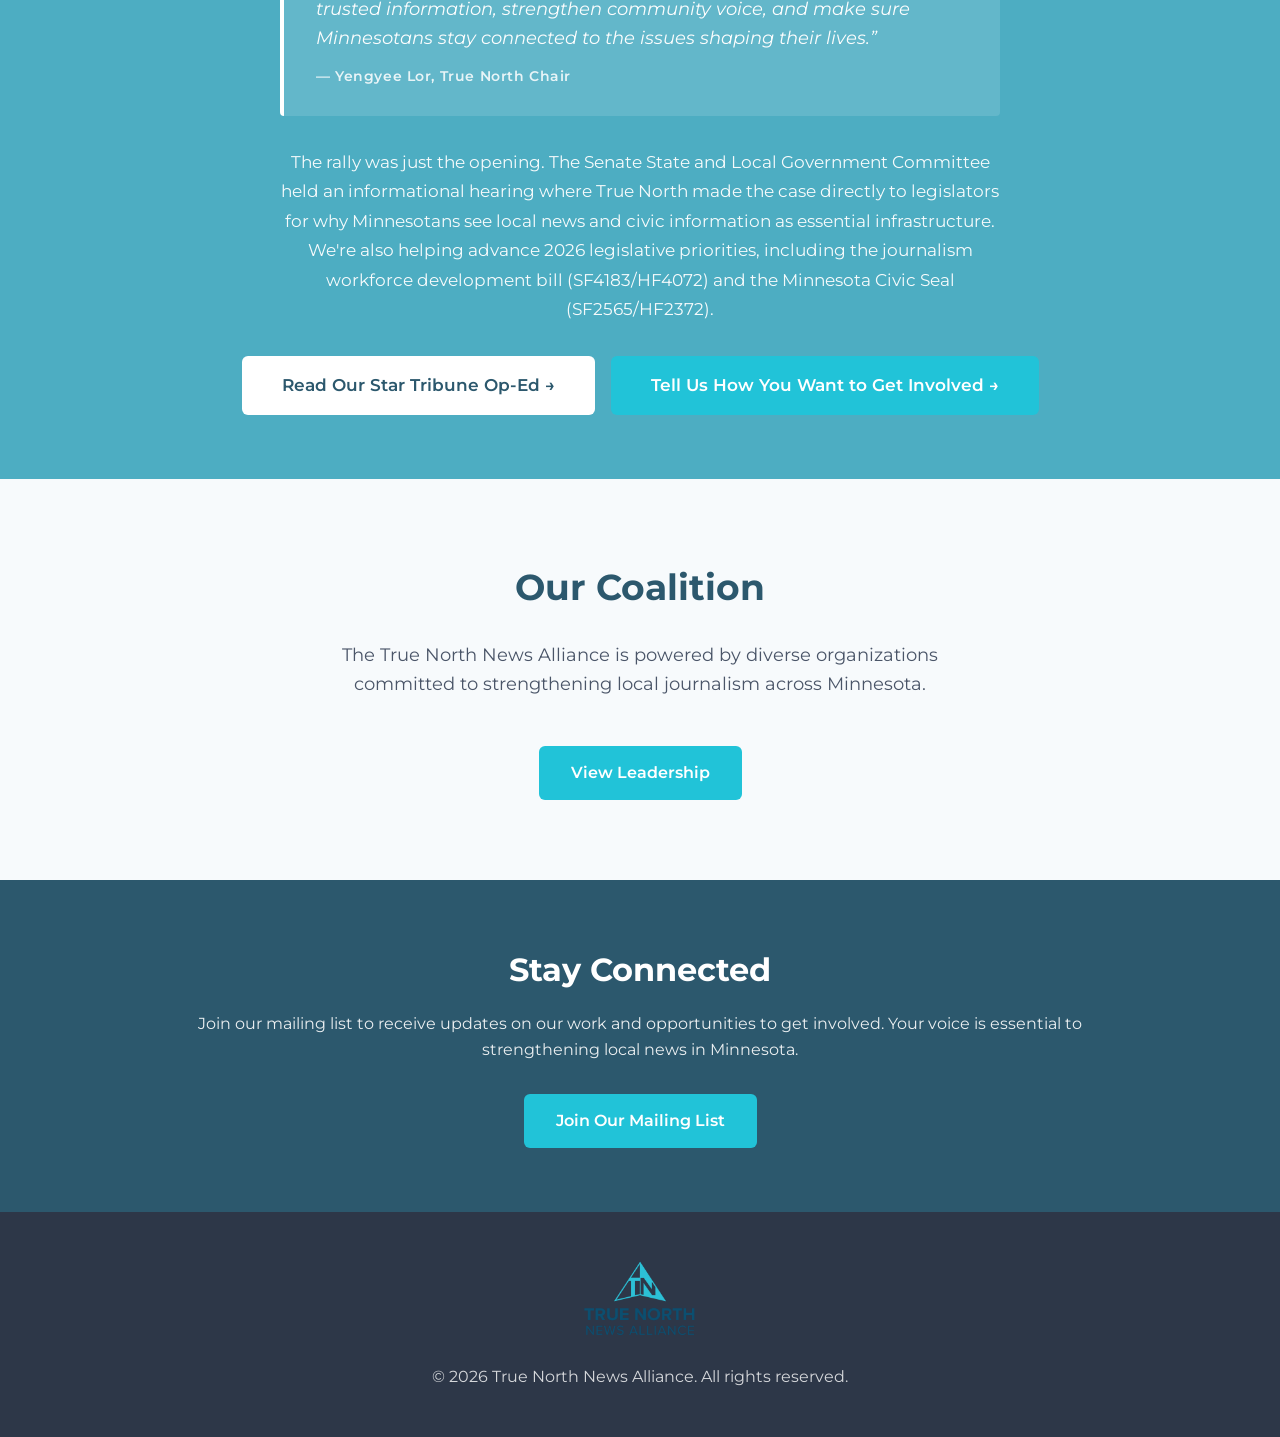
==== commit 3bf53555: "Follow-up edits: reorder policy pillars, add 3HBC Hmong TV, update coalition blurb and coordinator t" ====
--- a/index.html
+++ b/index.html
@@ -51,7 +51,7 @@
           <li><strong>Location</strong>Minnesota; hybrid/remote with periodic in-person meetings</li>
         </ul>
 
-        <p class="job-description">The Coordinator keeps the coalition running: facilitating meetings, tracking projects and deadlines, engaging members, and working with our policy partners heading into the 2027 session.</p>
+        <p class="job-description">The Coordinator keeps the coalition running: facilitating meetings, tracking projects and deadlines, engaging members, and working with our policy partners heading into the 2027 session. <strong>Because the Alliance is still in its early stages, the Coordinator will have a chance to help build the practices that define the Alliance and shape its future.</strong></p>
 
         <p class="job-deadline">Proposals are due by close of business <strong>Monday, October 26, 2026</strong>. Email Kayla Drake at <a href="mailto:kdrake@momentum-advocacy.com">kdrake@momentum-advocacy.com</a> and CC May Yang at <a href="mailto:myang@mcf.org">myang@mcf.org</a>.</p>
 
@@ -262,11 +262,11 @@
     );
   </script>
 
-  <!-- Steering Committee Preview -->
+  <!-- Coalition Preview -->
   <section class="section section-light">
     <div class="container">
       <h2 class="section-title">Our Coalition</h2>
-      <p class="section-subtitle">The True North News Alliance is powered by a diverse steering committee of organizations committed to strengthening local journalism across Minnesota.</p>
+      <p class="section-subtitle">The True North News Alliance is powered by diverse organizations committed to strengthening local journalism across Minnesota.</p>
       <div style="text-align: center;">
         <a href="steering-committee.html" class="btn btn-primary">View Leadership</a>
       </div>
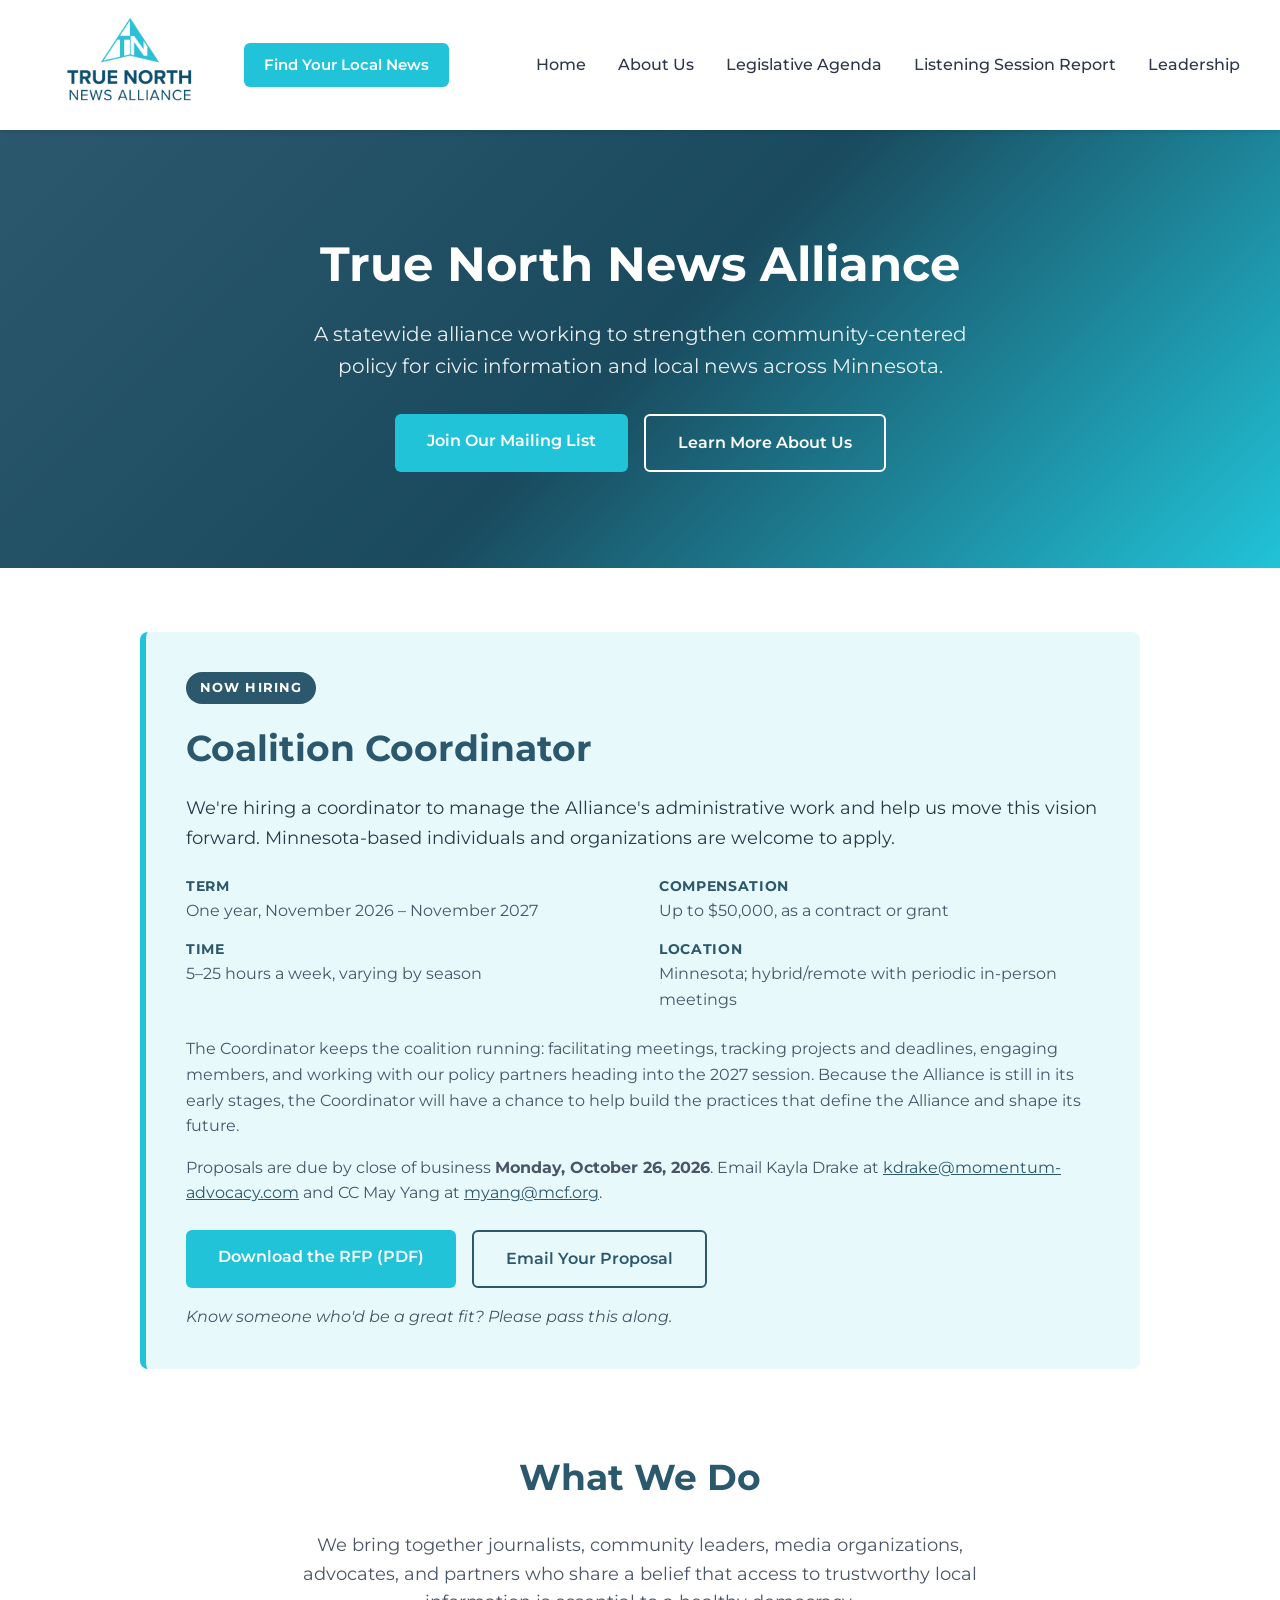
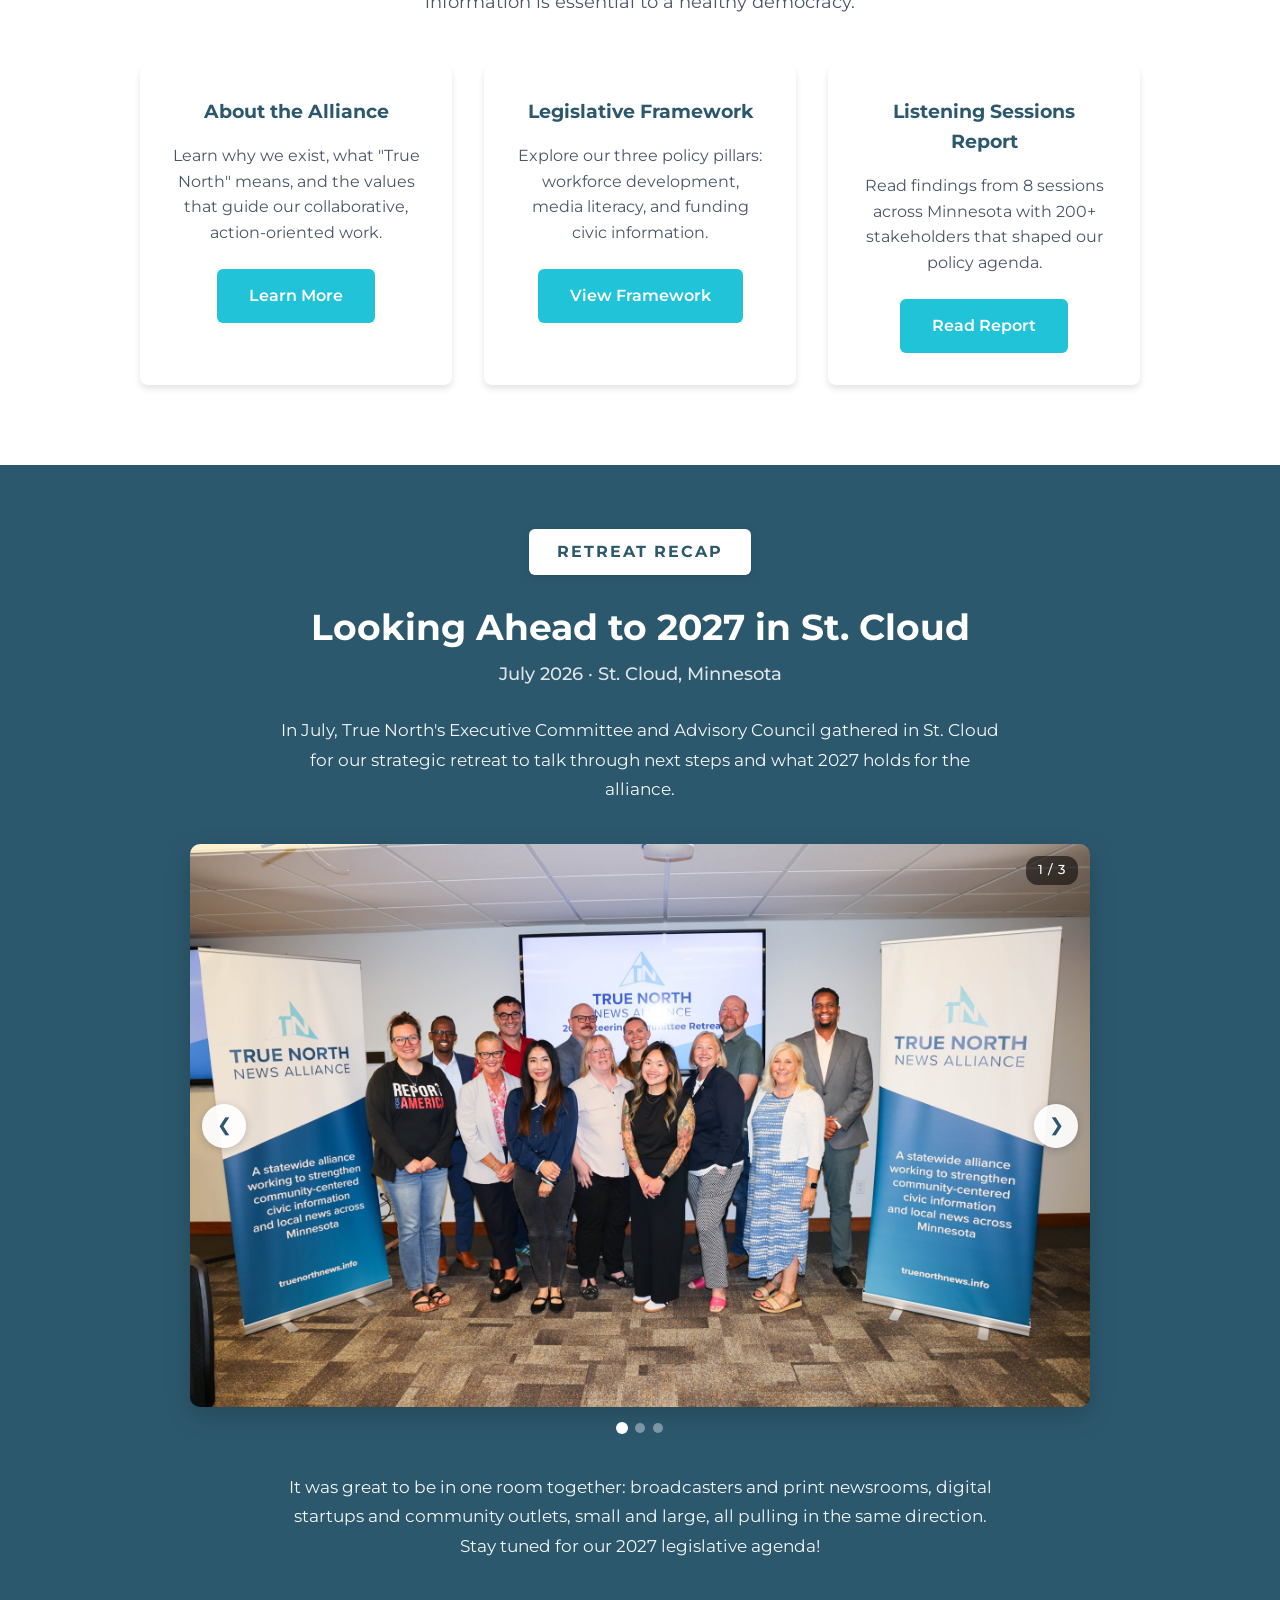
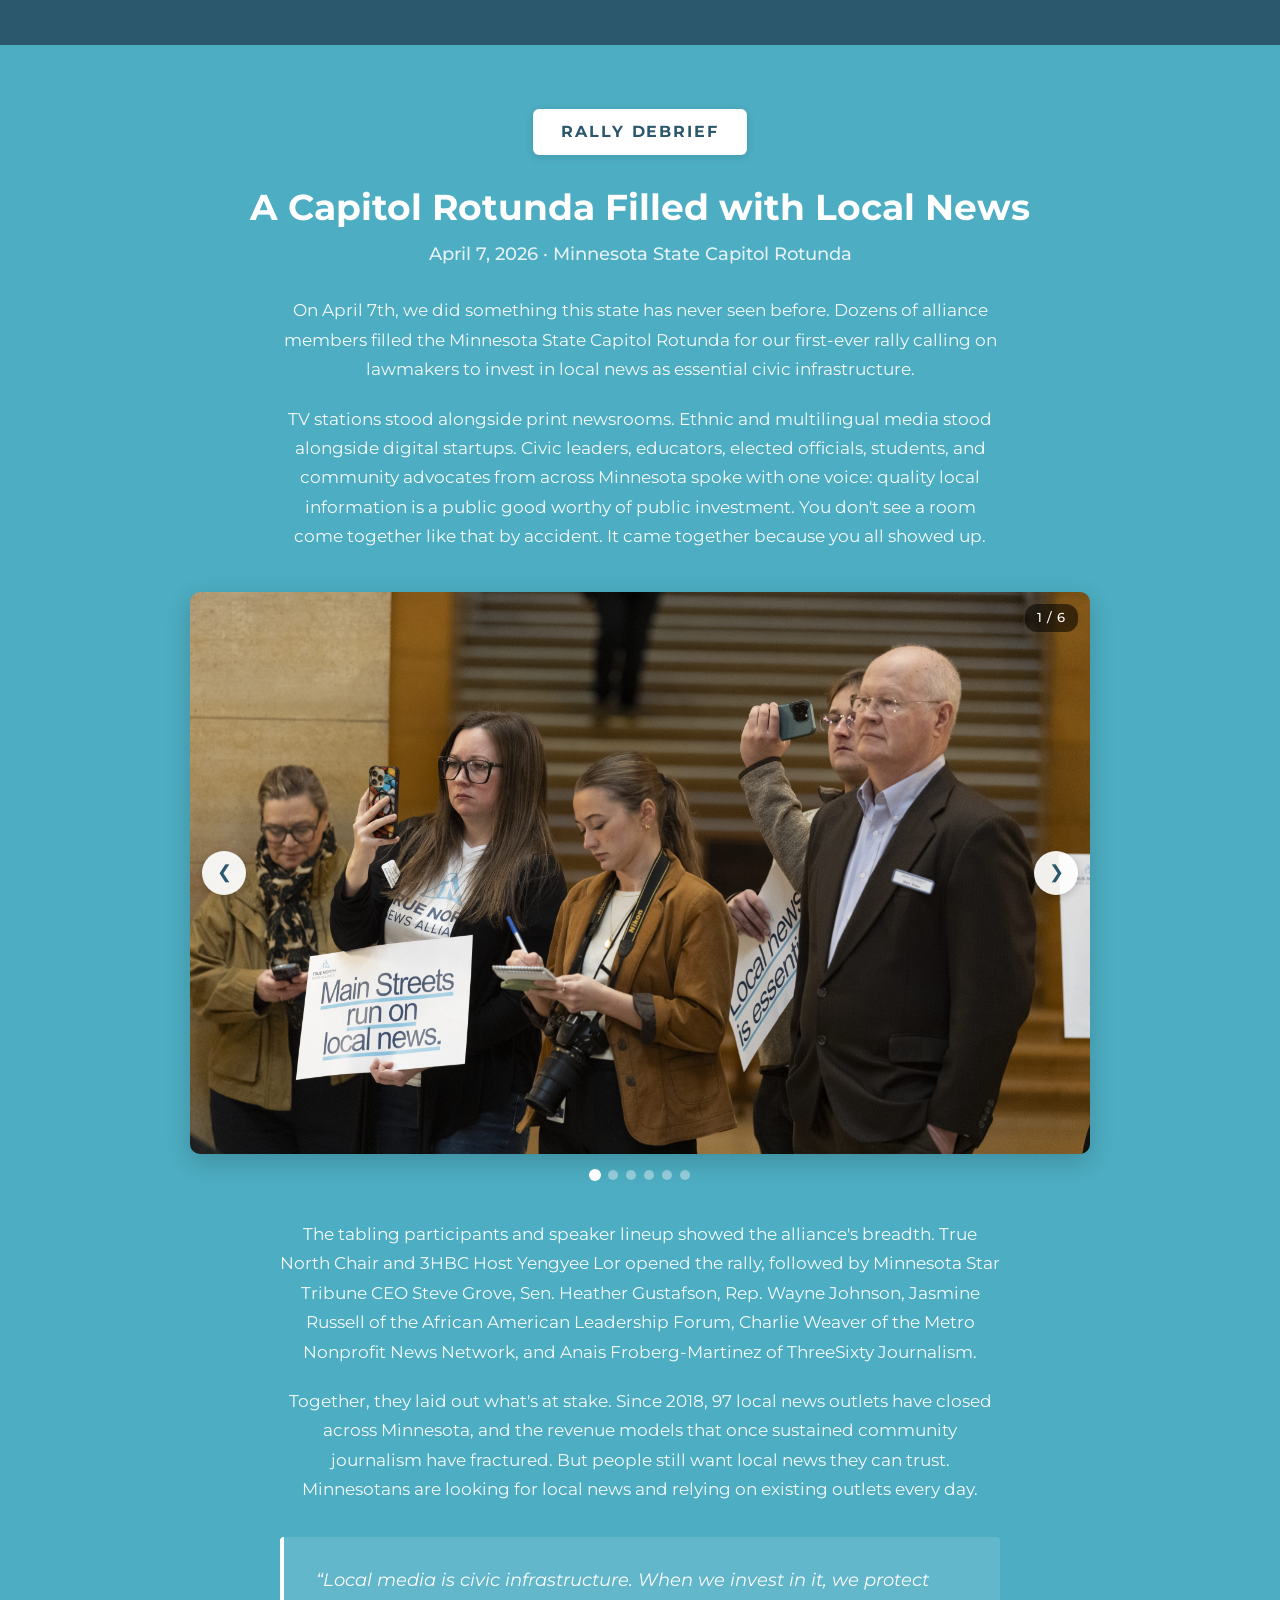
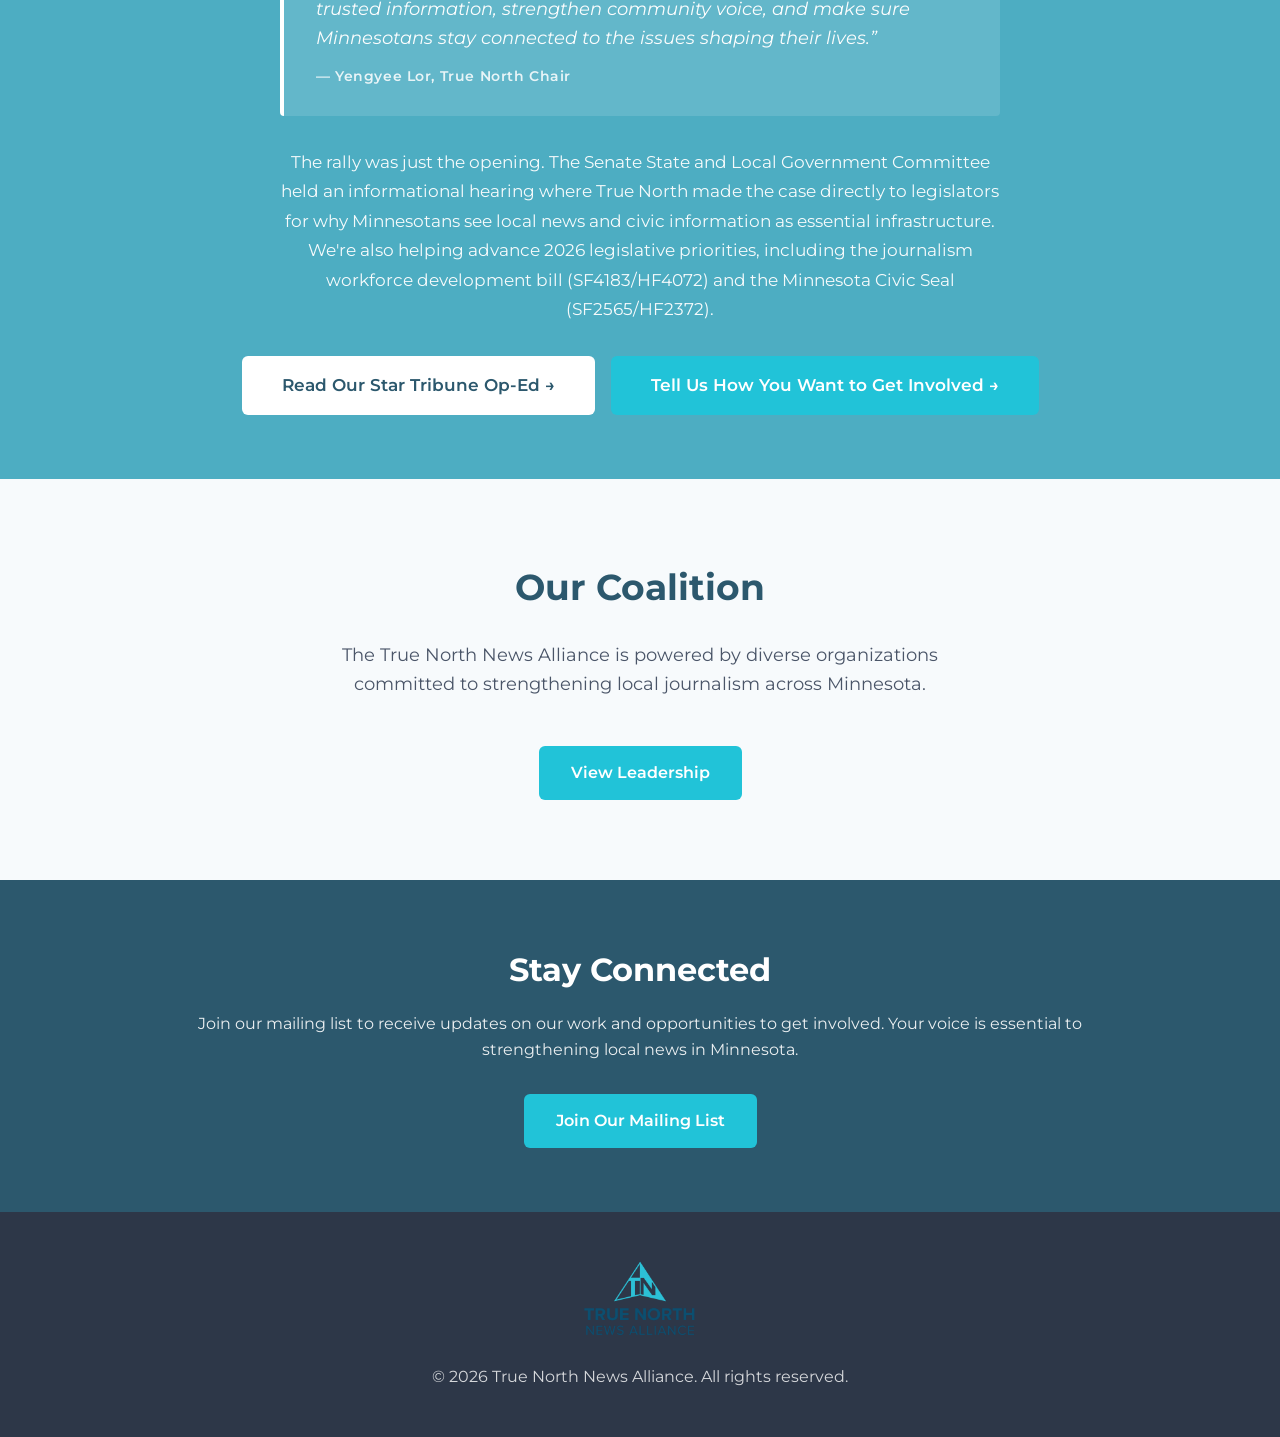
==== commit eb3005f6: "Unbold coordinator sentence; bold legislative agenda intro Co-Authored-By: Claude Opus 5.5 <noreply@" ====
--- a/index.html
+++ b/index.html
@@ -51,7 +51,7 @@
           <li><strong>Location</strong>Minnesota; hybrid/remote with periodic in-person meetings</li>
         </ul>
 
-        <p class="job-description">The Coordinator keeps the coalition running: facilitating meetings, tracking projects and deadlines, engaging members, and working with our policy partners heading into the 2027 session. <strong>Because the Alliance is still in its early stages, the Coordinator will have a chance to help build the practices that define the Alliance and shape its future.</strong></p>
+        <p class="job-description">The Coordinator keeps the coalition running: facilitating meetings, tracking projects and deadlines, engaging members, and working with our policy partners heading into the 2027 session. Because the Alliance is still in its early stages, the Coordinator will have a chance to help build the practices that define the Alliance and shape its future.</p>
 
         <p class="job-deadline">Proposals are due by close of business <strong>Monday, October 26, 2026</strong>. Email Kayla Drake at <a href="mailto:kdrake@momentum-advocacy.com">kdrake@momentum-advocacy.com</a> and CC May Yang at <a href="mailto:myang@mcf.org">myang@mcf.org</a>.</p>
 
